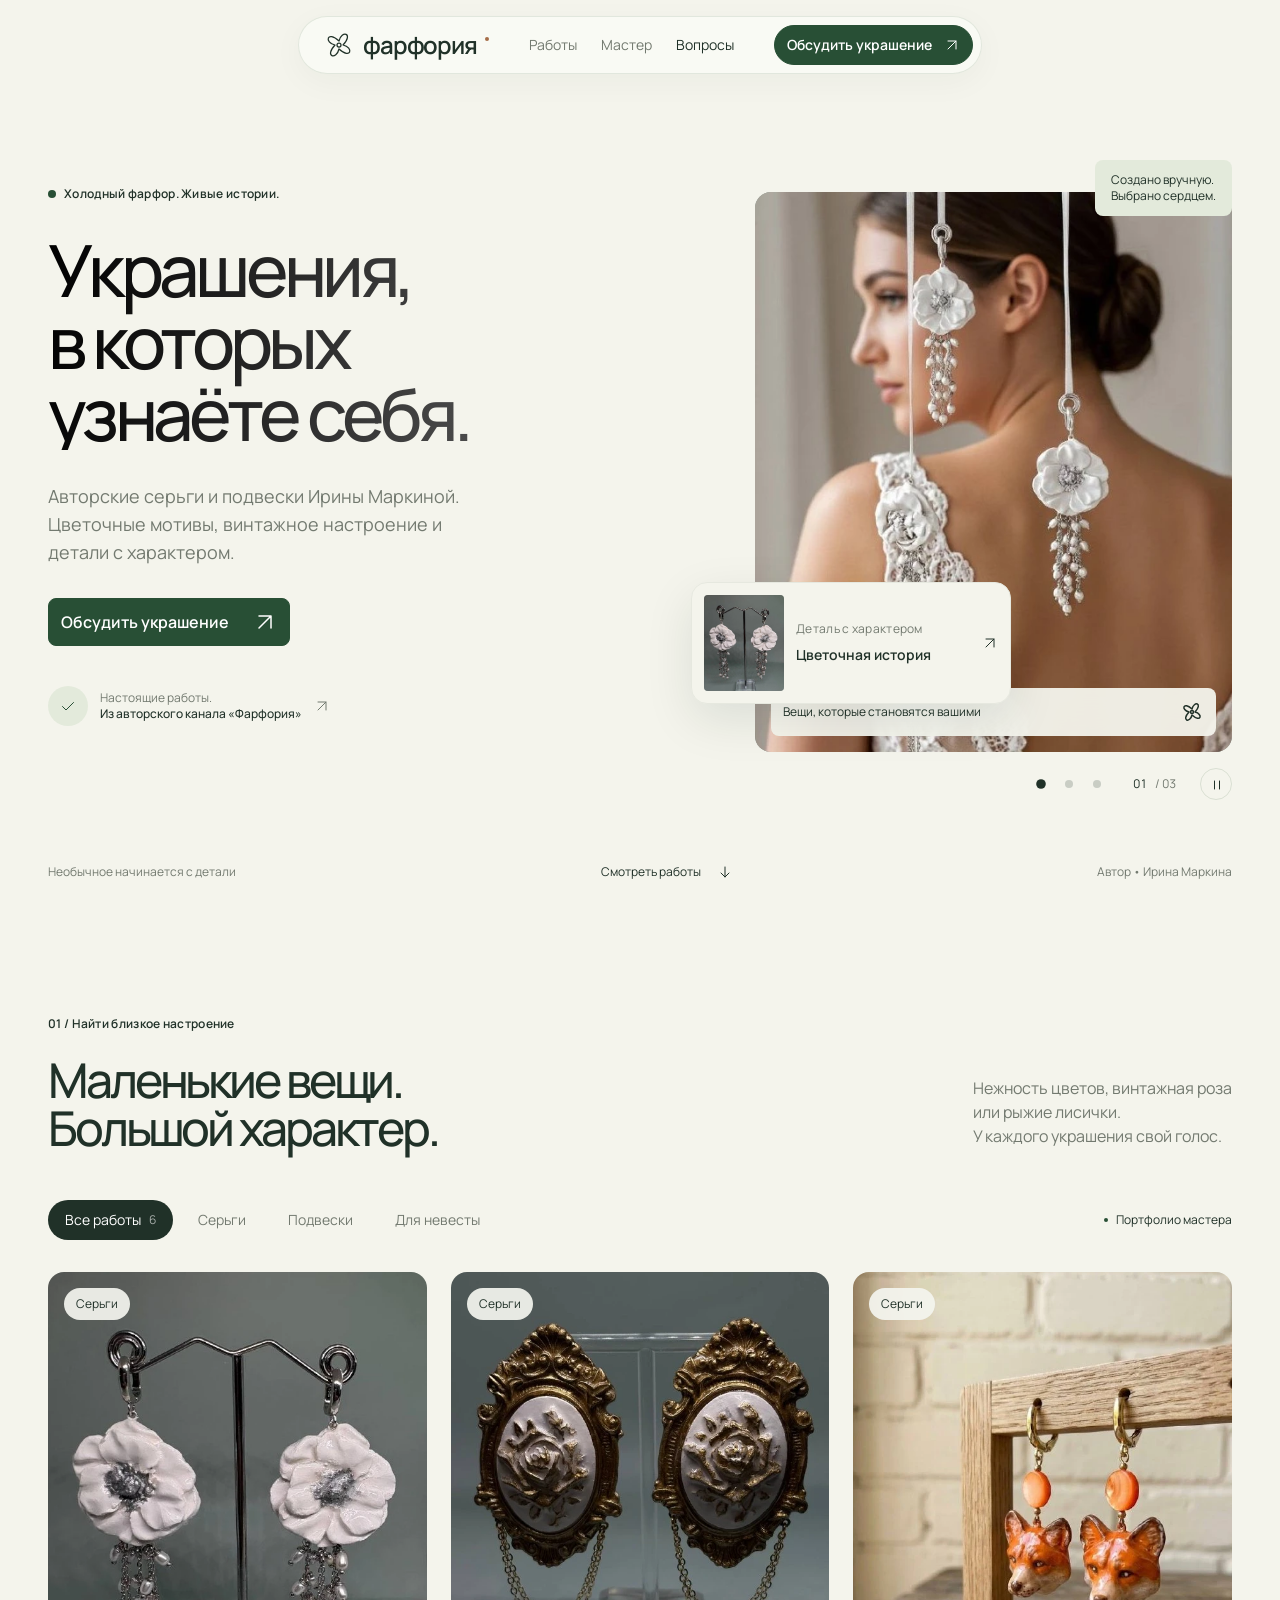
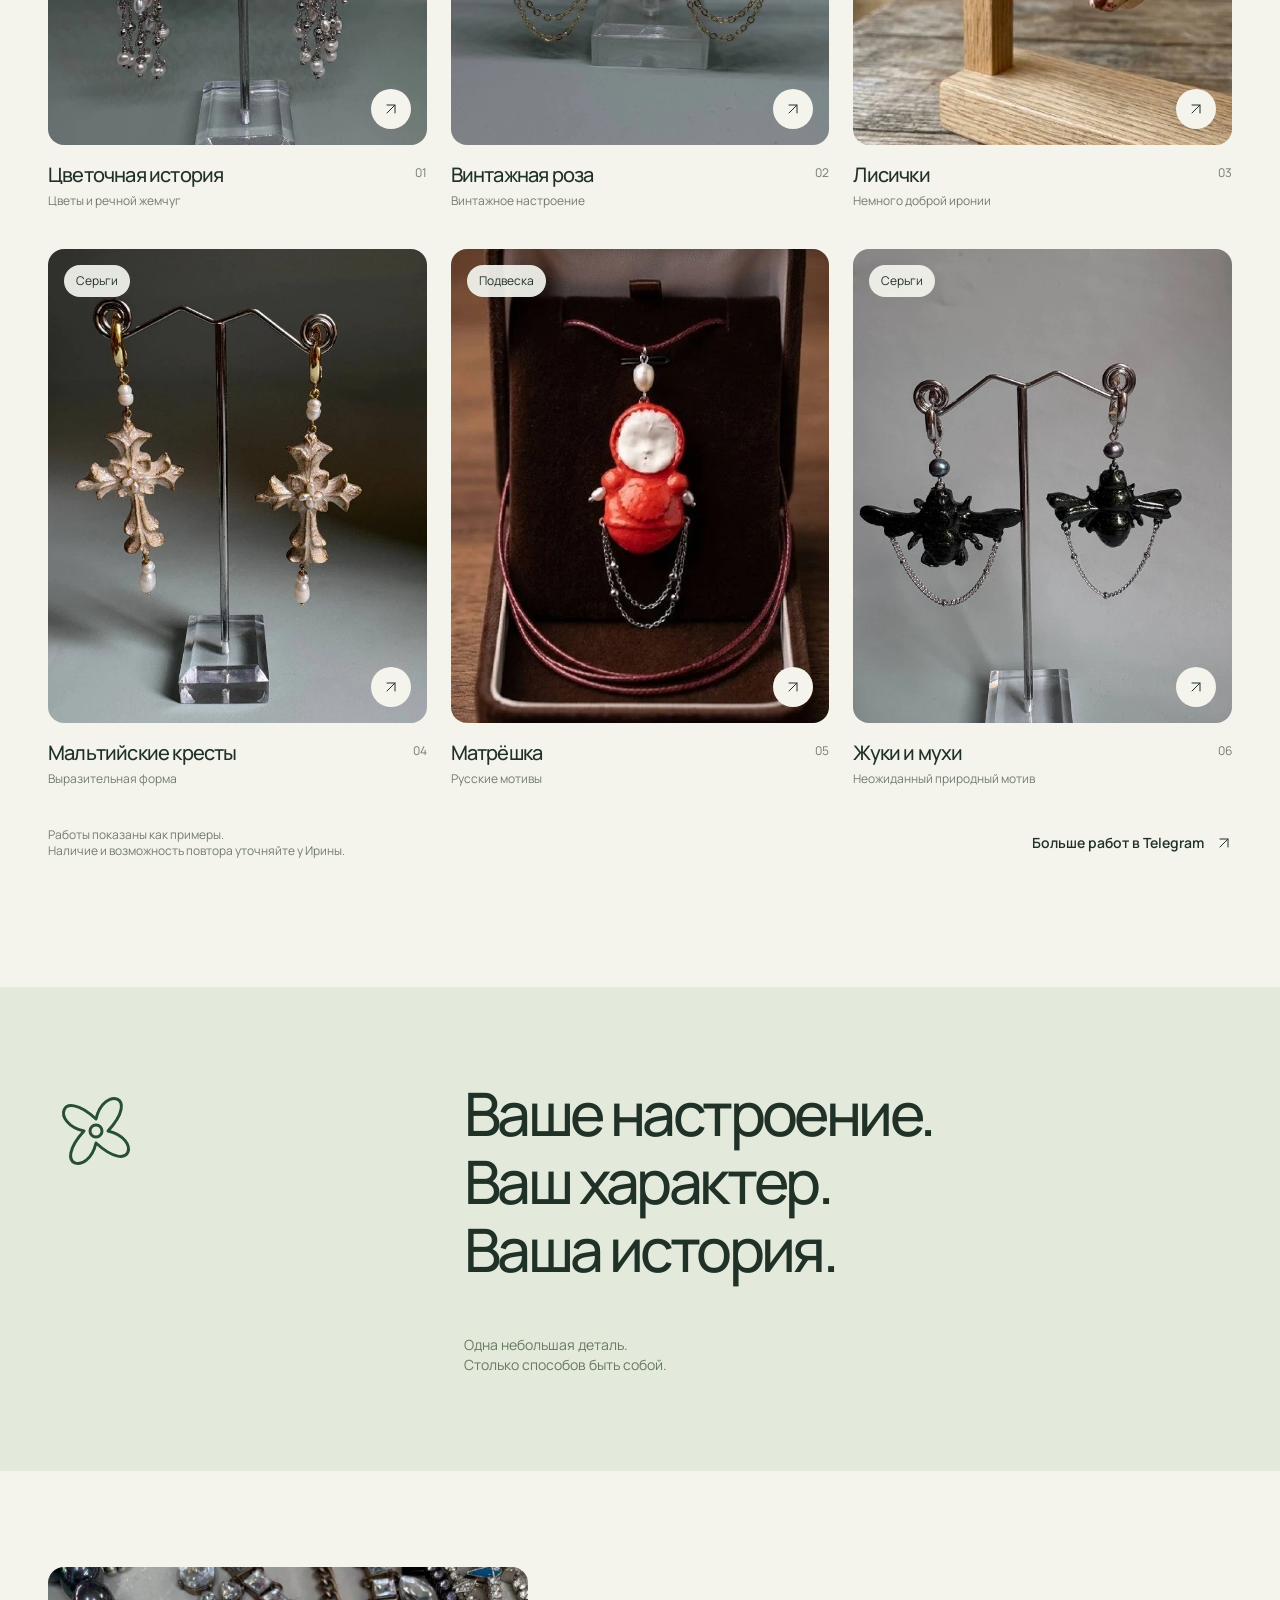
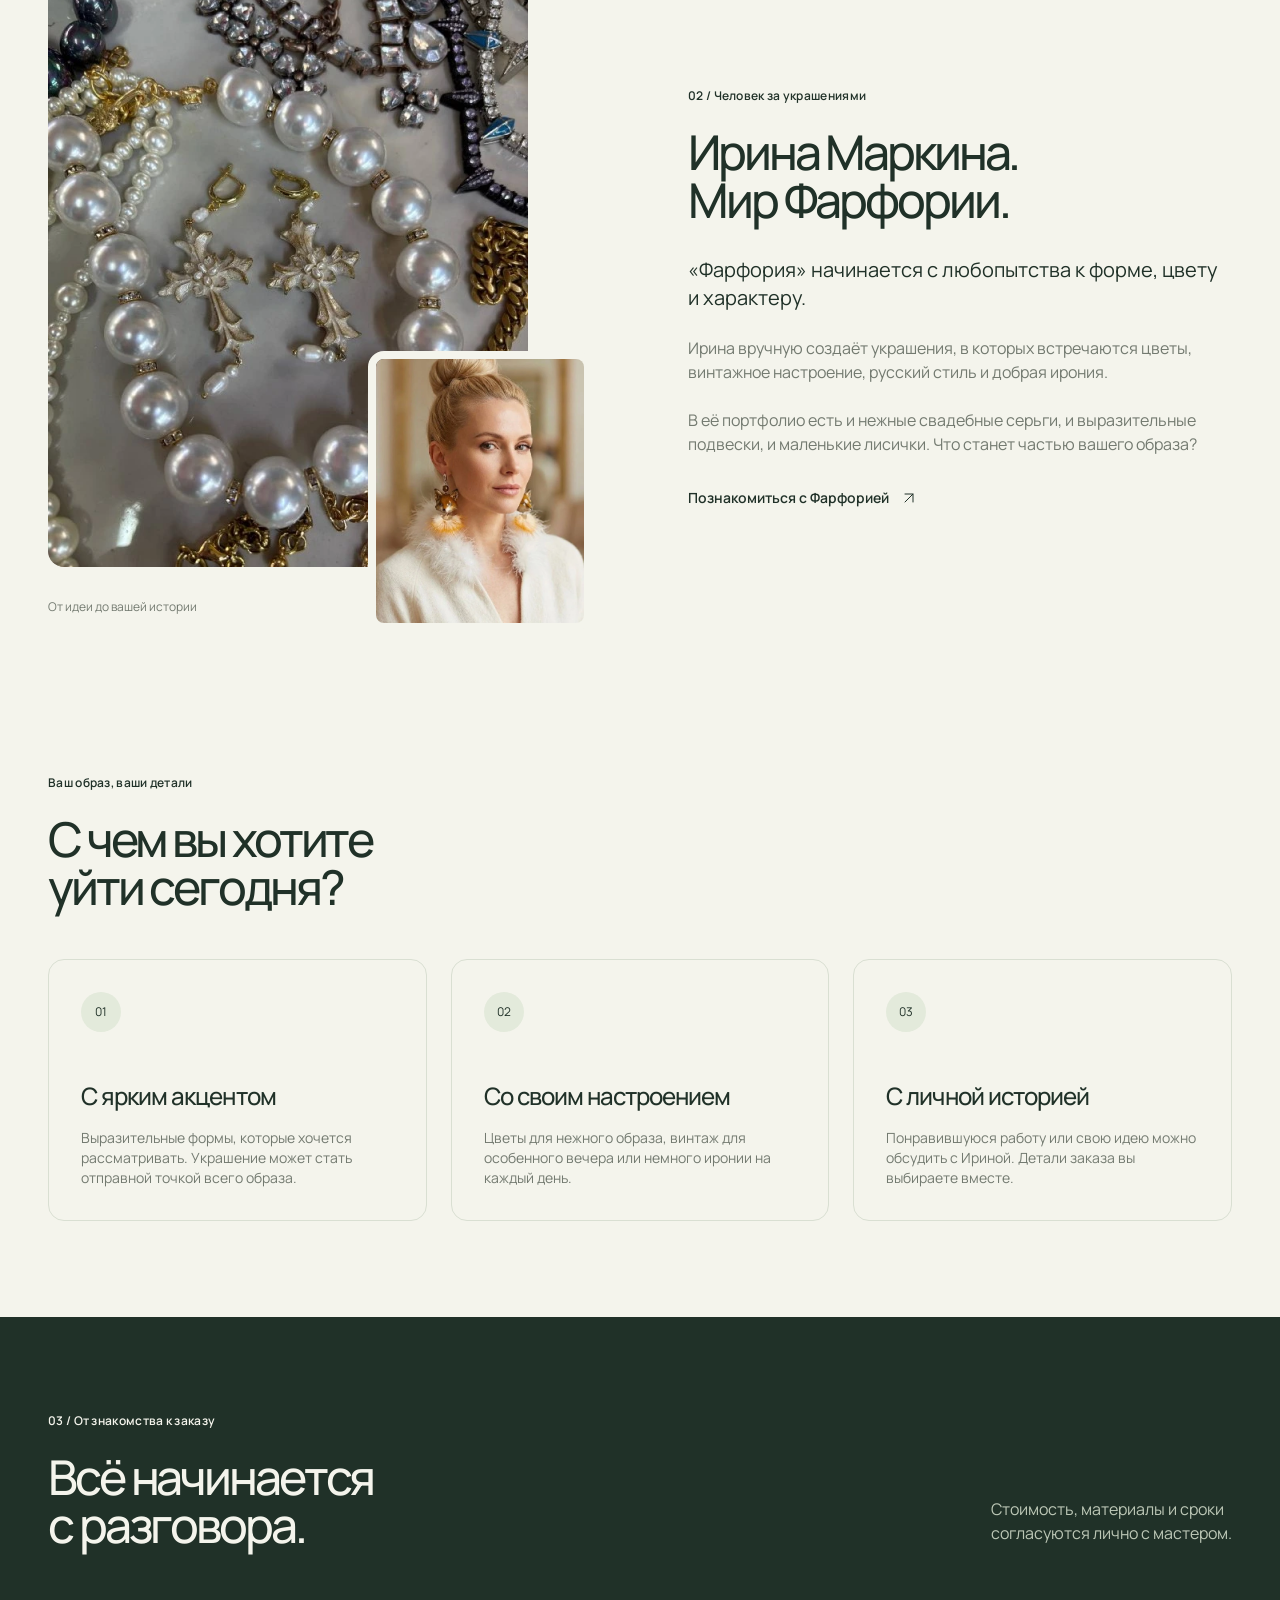
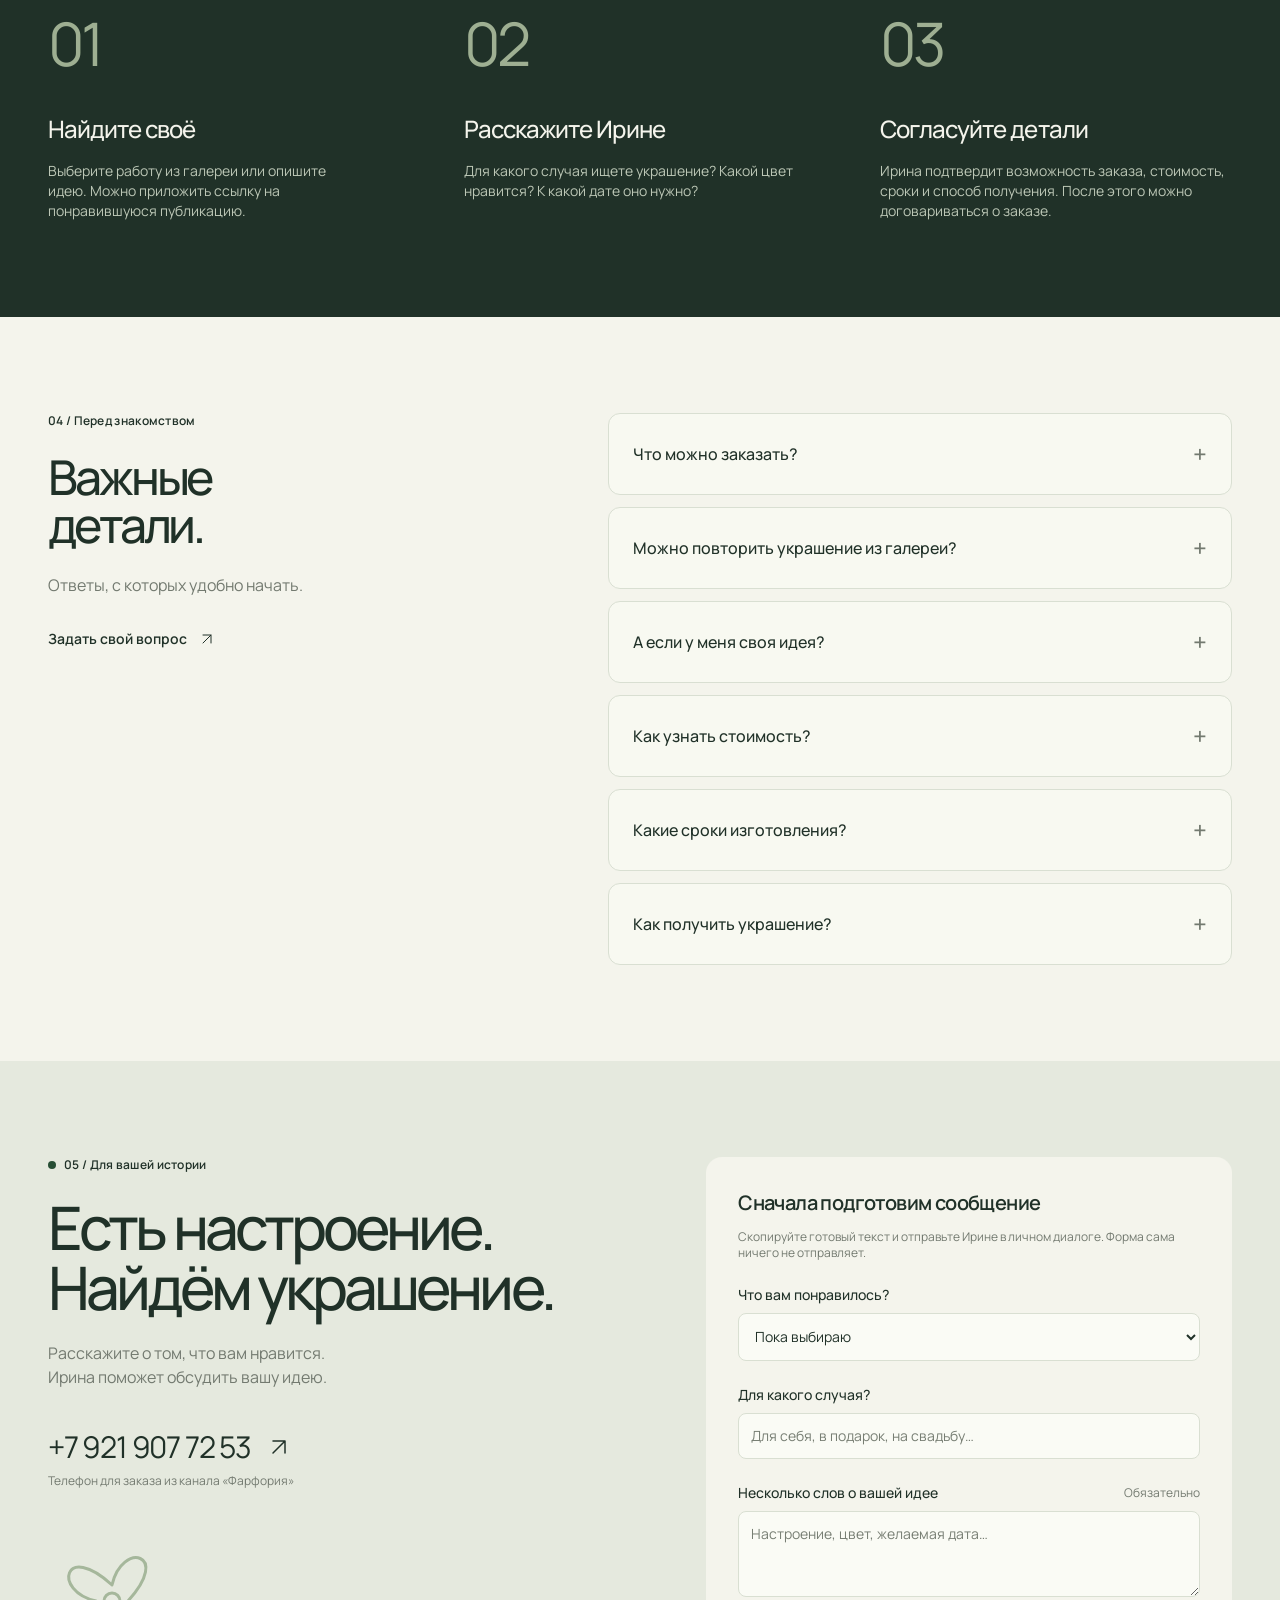
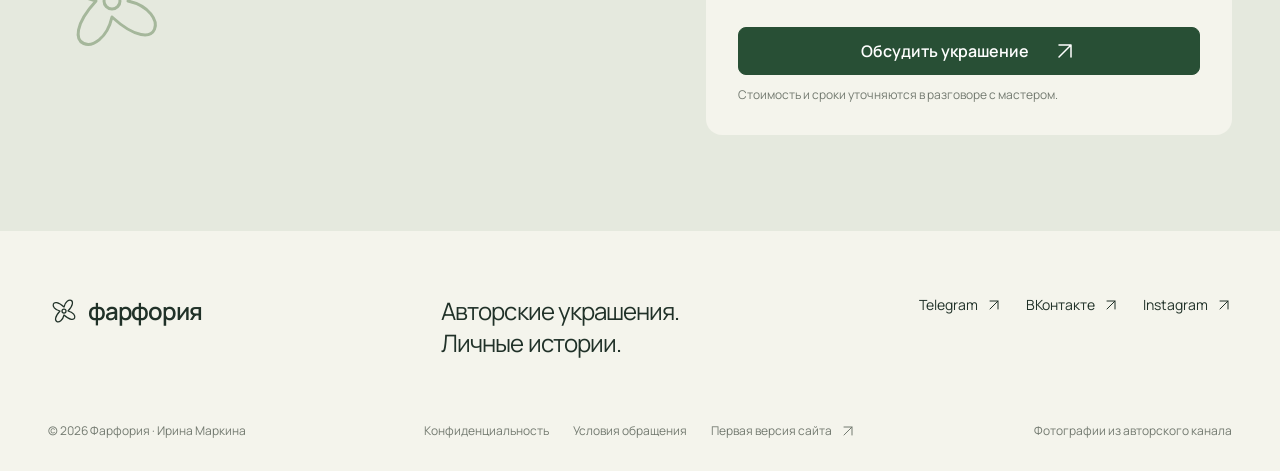
==== public/new/index.html @ 6495c543 "Add animated alternative Farforiya design at /new" ====
<!doctype html>
<html lang="ru">
<head>
  <meta charset="utf-8">
  <meta name="viewport" content="width=device-width, initial-scale=1">
  <meta name="robots" content="noindex, follow">
  <title>Фарфория · Украшения с вашим характером</title>
  <meta name="description" content="Серьги и подвески ручной работы Ирины Маркиной. Найдите близкое вам настроение и обсудите своё украшение с мастером.">
  <meta name="theme-color" content="#f4f4ec">
  <meta property="og:title" content="Фарфория · Украшения с вашим характером">
  <meta property="og:description" content="Холодный фарфор. Живые истории. Авторские украшения Ирины Маркиной.">
  <meta property="og:type" content="website">
  <meta property="og:url" content="https://markina.ladyzenko.ru/new/">
  <meta property="og:image" content="https://markina.ladyzenko.ru/assets/hero.webp">
  <link rel="canonical" href="https://markina.ladyzenko.ru/new/">
  <link rel="icon" type="image/svg+xml" href="favicon.svg">
  <link rel="preconnect" href="https://fonts.googleapis.com">
  <link rel="preconnect" href="https://fonts.gstatic.com" crossorigin>
  <link href="https://fonts.googleapis.com/css2?family=Manrope:wght@400;500;600;700&display=swap" rel="stylesheet">
  <link rel="stylesheet" href="style.css">
  <script src="app.js" type="module"></script>
</head>
<body>
  <svg class="icon-library" xmlns="http://www.w3.org/2000/svg" aria-hidden="true">
    <symbol id="i-arrow" viewBox="0 0 256 256"><path d="M64 192 192 64M64 64h128v128"/></symbol>
    <symbol id="i-down" viewBox="0 0 256 256"><path d="M128 48v160m-64-64 64 64 64-64"/></symbol>
    <symbol id="i-close" viewBox="0 0 256 256"><path d="m64 64 128 128M192 64 64 192"/></symbol>
    <symbol id="i-check" viewBox="0 0 256 256"><path d="m40 136 56 56L216 72"/></symbol>
    <symbol id="i-pause" viewBox="0 0 256 256"><path d="M88 64v128m80-128v128"/></symbol>
    <symbol id="i-play" viewBox="0 0 256 256"><path d="m80 48 128 80L80 208Z"/></symbol>
    <symbol id="i-flower" viewBox="0 0 256 256"><path d="M128 96C32 8 8 108 96 128 8 224 108 248 128 160c96 88 120-12 32-32 88-96-12-120-32-32Z"/><circle cx="128" cy="128" r="16"/></symbol>
  </svg>
  <a class="skip-link" href="#main">Перейти к содержанию</a>
  <header class="site-header">
    <nav class="nav-bar" aria-label="Основная навигация">
      <a class="wordmark" href="#main" aria-label="Фарфория, к началу страницы"><svg class="icon brand-icon"><use href="#i-flower"/></svg>фарфория<span class="version-dot" title="Новая версия"></span></a>
      <div class="desktop-links"><a href="#works" aria-current="location">Работы</a><a href="#maker">Мастер</a><a href="#questions">Вопросы</a></div>
      <a class="button button-small nav-cta" href="#contact">Обсудить украшение<svg class="icon"><use href="#i-arrow"/></svg></a>
      <button class="menu-toggle icon-button" type="button" aria-label="Открыть меню" aria-expanded="false" aria-controls="mobile-menu"><span></span><span></span></button>
    </nav>
  </header>
  <dialog class="mobile-menu" id="mobile-menu" aria-label="Меню сайта"><div class="menu-top"><span class="wordmark">фарфория</span><button class="icon-button" data-close aria-label="Закрыть меню"><svg class="icon"><use href="#i-close"/></svg></button></div><nav aria-label="Мобильная навигация"><a href="#works">Выбрать украшение<span>01</span></a><a href="#maker">Познакомиться с мастером<span>02</span></a><a href="#questions">Вопросы перед заказом<span>03</span></a><a href="#contact">Обсудить украшение<svg class="icon"><use href="#i-arrow"/></svg></a></nav><a href="/" class="muted-link">Открыть первую версию сайта</a></dialog>
  <main id="main">
    <section class="hero container" aria-labelledby="hero-title">
      <div class="hero-copy">
        <p class="eyebrow hero-enter" style="--delay:0ms"><span class="status-dot"></span>Холодный фарфор. Живые истории.</p>
        <h1 class="hero-enter" style="--delay:80ms" id="hero-title">Украшения,<br>в которых<br>узнаёте себя.</h1>
        <p class="hero-description hero-enter" style="--delay:160ms">Авторские серьги и подвески Ирины Маркиной. Цветочные мотивы, винтажное настроение и детали с характером.</p>
        <div class="hero-enter" style="--delay:240ms"><a href="#contact" class="button">Обсудить украшение<svg class="icon"><use href="#i-arrow"/></svg></a></div>
        <a class="proof-link hero-enter" style="--delay:320ms" href="https://t.me/farfforija" target="_blank" rel="noopener noreferrer"><span class="proof-mark"><svg class="icon"><use href="#i-check"/></svg></span><span>Настоящие работы.<br><strong>Из авторского канала «Фарфория»</strong></span><svg class="icon"><use href="#i-arrow"/></svg></a>
      </div>
      <div class="hero-stage" aria-label="Истории украшений Фарфории">
        <span class="stage-kicker hero-enter" style="--delay:160ms">Создано вручную.<br>Выбрано сердцем.</span>
        <div class="portrait-frame hero-enter" style="--delay:240ms">
          <img class="hero-photo is-current" data-slide-image="0" src="../assets/hero.webp" alt="Белые цветочные серьги в свадебном образе" fetchpriority="high" width="800" height="1100">
          <img class="hero-photo" data-slide-image="1" src="../assets/look3.webp" alt="Серьги лисички в повседневном образе" width="800" height="1100">
          <img class="hero-photo product-portrait" data-slide-image="2" src="../assets/rose.webp" alt="Серьги Винтажная роза крупным планом" width="800" height="1100">
          <div class="portrait-label"><span>Вещи, которые становятся вашими</span><svg class="icon"><use href="#i-flower"/></svg></div>
        </div>
        <a class="floating-work hero-enter" style="--delay:480ms" href="https://t.me/farfforija/555" target="_blank" rel="noopener noreferrer" aria-label="Публикация мастера: Цветочная история" id="hero-publication"><div class="floating-image"><img data-detail-image="0" class="is-current" src="../assets/bridal.webp" alt="Цветочные серьги с жемчугом" width="180" height="220"><img data-detail-image="1" src="../assets/fox.webp" alt="Серьги лисички" width="180" height="220"><img data-detail-image="2" src="../assets/rose.webp" alt="Серьги Винтажная роза" width="180" height="220"></div><div><span class="eyebrow">Деталь с характером</span><p id="hero-work-name">Цветочная история</p></div><svg class="icon"><use href="#i-arrow"/></svg></a>
        <div class="stage-controls hero-enter" style="--delay:560ms"><div class="slide-dots" role="group" aria-label="Выбрать историю"><button data-slide="0" class="is-current" aria-label="Цветочная история" aria-pressed="true"></button><button data-slide="1" aria-label="Лисички" aria-pressed="false"></button><button data-slide="2" aria-label="Винтажная роза" aria-pressed="false"></button></div><span class="slide-counter" aria-hidden="true"><span id="slide-current">01</span><span>/ 03</span></span><button id="pause-slides" class="icon-button" type="button" aria-label="Приостановить смену фото" aria-pressed="false"><svg class="icon"><use href="#i-pause"/></svg></button></div>
      </div>
    </section>
    <div class="hero-bottom container"><span>Необычное начинается с детали</span><a href="#works">Смотреть работы<svg class="icon"><use href="#i-down"/></svg></a><span>Автор • Ирина Маркина</span></div>

    <section class="works section container" id="works" aria-labelledby="works-title">
      <div class="section-heading" data-reveal><div><p class="eyebrow">01 / Найти близкое настроение</p><h2 id="works-title">Маленькие вещи.<br>Большой характер.</h2></div><p>Нежность цветов, винтажная роза<br>или рыжие лисички.<br>У каждого украшения свой голос.</p></div>
      <div class="collection-toolbar" data-reveal><div class="filters" role="group" aria-label="Фильтр работ"><button data-filter="all" class="is-current" aria-pressed="true">Все работы<span>6</span></button><button data-filter="earrings" aria-pressed="false">Серьги</button><button data-filter="pendants" aria-pressed="false">Подвески</button><button data-filter="wedding" aria-pressed="false">Для невесты</button></div><span class="portfolio-note"><span class="status-dot"></span>Портфолио мастера</span></div>
      <div class="works-grid" id="works-grid"></div>
      <noscript><p>Посмотреть все украшения можно в <a href="https://t.me/farfforija">авторском канале Ирины</a>. Для фильтров и просмотра карточек включите JavaScript.</p></noscript>
      <p class="empty-state" id="empty-state" hidden>В этой подборке пока нет работ. Выберите «Все работы».</p>
      <div class="collection-footer" data-reveal><p>Работы показаны как примеры.<br>Наличие и возможность повтора уточняйте у Ирины.</p><a class="text-link" href="https://t.me/farfforija" target="_blank" rel="noopener noreferrer">Больше работ в Telegram<svg class="icon"><use href="#i-arrow"/></svg></a></div>
    </section>

    <section class="tagline section" aria-label="Украшения как часть вашего образа"><div class="container tagline-inner"><svg class="icon tagline-flower" aria-hidden="true"><use href="#i-flower"/></svg><p class="tagline-text"><span class="tagline-line">Ваше настроение.</span><span class="tagline-line">Ваш характер.</span><span class="tagline-line">Ваша история.</span></p><p class="tagline-note">Одна небольшая деталь.<br>Столько способов быть собой.</p></div></section>

    <section class="maker section container" id="maker" aria-labelledby="maker-title"><div class="maker-visual" data-reveal><div class="media maker-main"><img src="../assets/details.webp" alt="Детали авторских украшений: жемчуг и декоративные элементы" loading="lazy" width="700" height="900"><span class="image-fallback" hidden>Фотография не загрузилась</span></div><div class="maker-detail" data-reveal><img src="../assets/look1.webp" alt="Украшения Фарфории как часть личного образа" loading="lazy" width="300" height="360"></div><span class="maker-sign">От идеи до вашей истории</span></div><div class="maker-copy" data-reveal><p class="eyebrow">02 / Человек за украшениями</p><h2 id="maker-title">Ирина Маркина.<br>Мир Фарфории.</h2><p class="lead">«Фарфория» начинается с любопытства к форме, цвету и характеру.</p><p>Ирина вручную создаёт украшения, в которых встречаются цветы, винтажное настроение, русский стиль и добрая ирония.</p><p>В её портфолио есть и нежные свадебные серьги, и выразительные подвески, и маленькие лисички. Что станет частью вашего образа?</p><a class="text-link" href="https://t.me/farfforija" target="_blank" rel="noopener noreferrer">Познакомиться с Фарфорией<svg class="icon"><use href="#i-arrow"/></svg></a></div></section>

    <section class="benefits section container" aria-labelledby="benefits-title"><div class="section-heading" data-reveal><div><p class="eyebrow">Ваш образ, ваши детали</p><h2 id="benefits-title">С чем вы хотите<br>уйти сегодня?</h2></div></div><div class="benefit-grid"><article data-reveal><span class="benefit-number">01</span><h3>С ярким акцентом</h3><p>Выразительные формы, которые хочется рассматривать. Украшение может стать отправной точкой всего образа.</p></article><article data-reveal><span class="benefit-number">02</span><h3>Со своим настроением</h3><p>Цветы для нежного образа, винтаж для особенного вечера или немного иронии на каждый день.</p></article><article data-reveal><span class="benefit-number">03</span><h3>С личной историей</h3><p>Понравившуюся работу или свою идею можно обсудить с Ириной. Детали заказа вы выбираете вместе.</p></article></div></section>

    <section class="how section" id="how" aria-labelledby="how-title"><div class="container"><div class="section-heading" data-reveal><div><p class="eyebrow">03 / От знакомства к заказу</p><h2 id="how-title">Всё начинается<br>с разговора.</h2></div><p>Стоимость, материалы и сроки<br>согласуются лично с мастером.</p></div><ol class="steps"><li data-reveal><span class="step-number">01</span><h3>Найдите своё</h3><p>Выберите работу из галереи или опишите идею. Можно приложить ссылку на понравившуюся публикацию.</p></li><li data-reveal><span class="step-number">02</span><h3>Расскажите Ирине</h3><p>Для какого случая ищете украшение? Какой цвет нравится? К какой дате оно нужно?</p></li><li data-reveal><span class="step-number">03</span><h3>Согласуйте детали</h3><p>Ирина подтвердит возможность заказа, стоимость, сроки и способ получения. После этого можно договариваться о заказе.</p></li></ol></div></section>

    <section class="questions section container" id="questions" aria-labelledby="questions-title"><div class="question-intro" data-reveal><p class="eyebrow">04 / Перед знакомством</p><h2 id="questions-title">Важные<br>детали.</h2><p>Ответы, с которых удобно начать.</p><a href="#contact" class="text-link">Задать свой вопрос<svg class="icon"><use href="#i-arrow"/></svg></a></div><div class="question-list" data-reveal>
      <details><summary>Что можно заказать?<span aria-hidden="true">+</span></summary><p>В портфолио Фарфории представлены авторские серьги, подвески и цветочные украшения. Наличие конкретной работы уточняйте у Ирины.</p></details>
      <details><summary>Можно повторить украшение из галереи?<span aria-hidden="true">+</span></summary><p>Отправьте мастеру ссылку или фотографию понравившейся работы. Ирина уточнит возможность повтора и доступные материалы.</p></details>
      <details><summary>А если у меня своя идея?<span aria-hidden="true">+</span></summary><p>Опишите настроение, желаемые цвета и повод. Возможность изготовления и все детали вы обсудите лично с Ириной.</p></details>
      <details><summary>Как узнать стоимость?<span aria-hidden="true">+</span></summary><p>Актуальную стоимость Ирина назовёт после обсуждения конкретного украшения. Галерея на сайте показывает примеры работ, а не текущие предложения с ценами.</p></details>
      <details><summary>Какие сроки изготовления?<span aria-hidden="true">+</span></summary><p>Укажите желаемую дату при обращении. Мастер подтвердит возможные сроки до того, как вы договоритесь о заказе.</p></details>
      <details><summary>Как получить украшение?<span aria-hidden="true">+</span></summary><p>Сообщите свой город. Способ получения, условия доставки и оплату согласуйте с мастером до подтверждения заказа.</p></details>
    </div></section>

    <section class="contact section" id="contact" aria-labelledby="contact-title"><div class="container contact-grid"><div class="contact-copy" data-reveal><p class="eyebrow"><span class="status-dot"></span>05 / Для вашей истории</p><h2 id="contact-title">Есть настроение.<br>Найдём украшение.</h2><p>Расскажите о том, что вам нравится.<br>Ирина поможет обсудить вашу идею.</p><a class="contact-phone" href="tel:+79219077253">+7 921 907 72 53<svg class="icon"><use href="#i-arrow"/></svg></a><span class="contact-phone-note">Телефон для заказа из канала «Фарфория»</span><svg class="icon contact-flower" aria-hidden="true"><use href="#i-flower"/></svg></div><form class="contact-form" id="contact-form" data-reveal novalidate><p class="form-heading">Сначала подготовим сообщение</p><p class="form-explanation">Скопируйте готовый текст и отправьте Ирине в личном диалоге. Форма сама ничего не отправляет.</p><label for="selected-work">Что вам понравилось?</label><select id="selected-work" name="work"><option>Пока выбираю</option><option>Цветочная история</option><option>Винтажная роза</option><option>Лисички</option><option>Мальтийские кресты</option><option>Матрёшка</option><option>Жуки и мухи</option><option>Своя идея</option></select><label for="occasion">Для какого случая?</label><input id="occasion" name="occasion" maxlength="200" placeholder="Для себя, в подарок, на свадьбу…"><label for="wishes">Несколько слов о вашей идее <span>Обязательно</span></label><textarea id="wishes" name="wishes" rows="3" maxlength="1500" placeholder="Настроение, цвет, желаемая дата…" required aria-describedby="wishes-error"></textarea><p id="wishes-error" class="field-error" hidden></p><button class="button" type="submit">Обсудить украшение<svg class="icon"><use href="#i-arrow"/></svg></button><p class="form-footnote">Стоимость и сроки уточняются в разговоре с мастером.</p><div class="message-result" id="message-result" hidden><label for="message-text">Ваше сообщение</label><textarea id="message-text" rows="7" readonly></textarea><div class="message-actions"><button type="button" id="copy-message" class="button button-outline">Скопировать текст</button><a class="text-link" href="https://vk.com/im?sel=121339308" target="_blank" rel="noopener noreferrer">Открыть диалог VK<svg class="icon"><use href="#i-arrow"/></svg></a></div><p role="status" id="copy-status"></p></div></form></div></section>
  </main>
  <footer class="footer container"><div class="footer-main"><a href="#main" class="wordmark"><svg class="icon brand-icon"><use href="#i-flower"/></svg>фарфория</a><p>Авторские украшения.<br>Личные истории.</p><div class="footer-socials"><a href="https://t.me/farfforija" target="_blank" rel="noopener noreferrer">Telegram<svg class="icon"><use href="#i-arrow"/></svg></a><a href="https://vk.ru/id121339308" target="_blank" rel="noopener noreferrer">ВКонтакте<svg class="icon"><use href="#i-arrow"/></svg></a><a href="https://www.instagram.com/iramarkina8/" target="_blank" rel="noopener noreferrer">Instagram<svg class="icon"><use href="#i-arrow"/></svg></a></div></div><div class="footer-bottom"><span>© 2026 Фарфория · Ирина Маркина</span><div><button data-info="privacy">Конфиденциальность</button><button data-info="terms">Условия обращения</button><a href="/">Первая версия сайта<svg class="icon"><use href="#i-arrow"/></svg></a></div><span>Фотографии из авторского канала</span></div></footer>

  <dialog class="work-dialog" id="work-dialog" aria-labelledby="work-title"><button type="button" class="icon-button dialog-close" data-close aria-label="Закрыть карточку"><svg class="icon"><use href="#i-close"/></svg></button><div class="dialog-image"><img id="work-image" src="../assets/bridal.webp" alt=""></div><div class="dialog-copy"><p class="eyebrow" id="work-type"></p><h2 id="work-title"></h2><p id="work-description"></p><p class="dialog-note">Пример из портфолио. Наличие и возможность повтора уточняйте у мастера.</p><div class="dialog-actions"><button type="button" class="button" id="choose-work">Обсудить украшение<svg class="icon"><use href="#i-arrow"/></svg></button><a class="text-link" id="work-source" href="https://t.me/farfforija" target="_blank" rel="noopener noreferrer">Публикация мастера<svg class="icon"><use href="#i-arrow"/></svg></a></div></div></dialog>
  <dialog class="info-dialog" id="info-dialog" aria-labelledby="info-title"><button class="icon-button dialog-close" data-close aria-label="Закрыть информацию"><svg class="icon"><use href="#i-close"/></svg></button><h2 id="info-title"></h2><div id="info-content"></div><button class="button button-outline" data-close>Вернуться на страницу</button></dialog>
</body>
</html>
---- public/new/style.css ----
:root {
  --paper: #f4f4ec; --surface: #ffffff; --ink: #203128; --muted: #737a70;
  --green: #284f35; --leaf: #e3eadb; --line: #d9dfd2; --clay: #a66d48;
  --s0: 0; --s2: 2px; --s4: 4px; --s8: 8px; --s12: 12px; --s16: 16px;
  --s24: 24px; --s32: 32px; --s40: 40px; --s48: 48px; --s64: 64px;
  --s80: 80px; --s96: 96px; --gutter: 48px;
  --curve: cubic-bezier(.22, 1, .36, 1);
  --font: 'Manrope', system-ui, sans-serif;
}
* { box-sizing: border-box; }
html { scroll-behavior: smooth; scroll-padding-top: 96px; }
body { margin: 0; background: var(--paper); color: var(--ink); font: 400 16px/24px var(--font); }
[hidden] { display: none !important; }
body:has(dialog[open]) { overflow: hidden; }
button, input, textarea, select { font: inherit; color: inherit; }
button, a { -webkit-tap-highlight-color: transparent; touch-action: manipulation; }
button { cursor: pointer; }
button:disabled { cursor: default; opacity: .5; }
a { text-decoration: none; color: inherit; }
button { border: 0; }
h1, h2, h3, p, figure { margin: 0; }
h1, h2, h3 { text-wrap: balance; font-weight: 500; }
p { text-wrap: pretty; }
h1, h2 { letter-spacing: -.065em; }
h2 { font-size: 48px; line-height: 1; }
h3 { font-size: 24px; line-height: 32px; letter-spacing: -.04em; }
img { display: block; width: 100%; height: 100%; object-fit: cover; }
button:focus-visible, a:focus-visible, summary:focus-visible, input:focus-visible, textarea:focus-visible, select:focus-visible { outline: 2px solid var(--clay); outline-offset: 4px; }
button, a { transition: transform 500ms var(--curve), opacity 300ms var(--curve), background-color 300ms var(--curve), color 300ms var(--curve); }
button:active, a:active { transform: translateY(1px) scale(.98); }
.icon-library { position: absolute; width: 0; height: 0; overflow: hidden; }
.icon { width: 24px; height: 24px; flex: 0 0 auto; fill: none; stroke: currentColor; stroke-width: 16; stroke-linecap: round; stroke-linejoin: round; }
.container { width: calc(100% - var(--gutter) * 2); max-width: 1440px; margin-inline: auto; }
.section { padding-block: var(--s96); }
.eyebrow { display: flex; gap: var(--s8); align-items: center; font-size: 12px; line-height: 16px; font-weight: 600; letter-spacing: .025em; }
.status-dot { width: 8px; height: 8px; display: inline-block; border-radius: 50%; background: var(--green); flex: 0 0 auto; }
.skip-link { position: fixed; top: 16px; left: 16px; padding: var(--s12) var(--s16); background: var(--ink); color: white; transform: translateY(-160%); z-index: 100; border-radius: 8px; }
.skip-link:focus { transform: none; }
.button { display: inline-flex; justify-content: center; align-items: center; gap: var(--s24); padding: var(--s8) var(--s12); min-height: 48px; background: var(--green); color: white; border: 1px solid var(--green); border-radius: 8px; font-size: 16px; line-height: 24px; font-weight: 600; }
.button:hover { background: #1c3b26; transform: translateY(-2px); }
.button:active { transform: scale(.98); }
.button-small { min-height: 40px; font-size: 14px; line-height: 20px; gap: var(--s12); }
.button-small .icon { width: 16px; height: 16px; }
.button-outline { background: transparent; border-color: var(--line); color: var(--ink); }
.button-outline:hover { color: var(--ink); background: var(--leaf); }
.text-link { display: inline-flex; align-items: center; gap: var(--s12); font-size: 14px; line-height: 20px; font-weight: 600; }
.text-link .icon { width: 16px; height: 16px; transition: transform 500ms var(--curve); }
.text-link:hover .icon { transform: translate(2px, -2px); }
.text-link:hover, .muted-link:hover { color: var(--clay); }
.icon-button { width: 40px; height: 40px; padding: var(--s8); display: inline-grid; place-items: center; border-radius: 50%; color: var(--ink); background: transparent; }
.icon-button:hover { background: var(--leaf); }
.site-header { position: fixed; top: 16px; left: 0; right: 0; z-index: 20; padding-inline: var(--s16); pointer-events: none; }
.nav-bar { width: fit-content; max-width: 100%; margin: auto; padding: var(--s8); padding-left: var(--s24); display: flex; align-items: center; gap: var(--s40); background: #fafbf5e8; border: 1px solid #d8ded3b3; border-radius: 9999px; backdrop-filter: blur(24px); pointer-events: auto; box-shadow: 0 8px 32px #1c34220a; }
.wordmark { display: inline-flex; align-items: center; gap: var(--s8); font-size: 24px; line-height: 32px; letter-spacing: -.05em; font-weight: 600; white-space: nowrap; }
.brand-icon { width: 32px; height: 32px; stroke-width: 10; }
.version-dot { width: 4px; height: 4px; border-radius: 50%; background: var(--clay); align-self: flex-start; margin-top: var(--s8); }
.desktop-links { display: flex; align-items: center; gap: var(--s24); }
.desktop-links a { font-size: 14px; line-height: 20px; color: var(--muted); }
.desktop-links a:hover, .desktop-links [aria-current] { color: var(--ink); }
.nav-bar .button { border-radius: 9999px; }
.menu-toggle { display: none; position: relative; }
.menu-toggle span { position: absolute; left: 8px; right: 8px; height: 2px; background: currentColor; transition: transform 500ms var(--curve); }
.menu-toggle span:first-child { transform: translateY(-4px); }
.menu-toggle span:last-child { transform: translateY(4px); }
.menu-toggle[aria-expanded=true] span:first-child { transform: rotate(45deg); }
.menu-toggle[aria-expanded=true] span:last-child { transform: rotate(-45deg); }
.hero { padding-top: var(--s96); margin-top: var(--s64); padding-bottom: var(--s64); display: grid; grid-template-columns: 1.1fr 1fr; gap: var(--s48); align-items: center; }
.hero-copy { padding-bottom: var(--s48); }
.hero h1 { max-width: 680px; font-size: 72px; line-height: 1; margin-block: var(--s32); background: linear-gradient(100deg, #000000, #666666); background-clip: text; -webkit-background-clip: text; color: transparent; }
.hero-description { max-width: 440px; font-size: 18px; line-height: 28px; color: var(--muted); margin-bottom: var(--s32); }
.proof-link { display: flex; align-items: center; gap: var(--s12); width: fit-content; margin-top: var(--s40); font-size: 12px; line-height: 16px; color: var(--muted); }
.proof-link strong { color: var(--ink); font-weight: 500; }
.proof-link>.icon { width: 16px; height: 16px; }
.proof-mark { width: 40px; height: 40px; background: var(--leaf); border-radius: 50%; display: grid; place-items: center; color: var(--green); }
.proof-mark .icon { width: 16px; height: 16px; }
.hero-stage { position: relative; min-height: 640px; padding-left: var(--s64); padding-top: var(--s32); }
.stage-kicker { position: absolute; top: 0; right: 0; z-index: 3; padding: var(--s12) var(--s16); background: var(--leaf); border-radius: 8px; font-size: 12px; line-height: 16px; transform: rotate(5deg); }
.portrait-frame { height: 560px; position: relative; isolation: isolate; overflow: hidden; border-radius: 16px; background: #8b9992; }
.hero-photo { position: absolute; inset: 0; object-position: 48% 30%; opacity: 0; transition: opacity 1050ms var(--curve); }
.hero-photo.is-current { opacity: 1; z-index: 1; }
.hero-photo.product-portrait { object-position: center; }
.portrait-label { position: absolute; z-index: 2; bottom: 16px; left: 16px; right: 16px; display: flex; align-items: center; justify-content: space-between; gap: var(--s16); font-size: 12px; line-height: 16px; padding: var(--s12); color: var(--ink); background: #f7f8f0ed; border-radius: 8px; backdrop-filter: blur(16px); }
.floating-work { position: absolute; left: 0; bottom: 96px; z-index: 5; width: 320px; display: grid; grid-template-columns: 80px 1fr 16px; align-items: center; gap: var(--s12); padding: var(--s12); border: 1px solid #e6e8df; background: var(--paper); border-radius: 16px; box-shadow: 0 16px 48px #0d241e1a; }
.floating-work:hover { transform: translateY(-4px); }
.floating-image { position: relative; height: 96px; border-radius: 4px; background: #acb5ae; overflow: hidden; }
.floating-image img { position: absolute; inset: 0; opacity: 0; transition: opacity 1050ms var(--curve); }
.floating-image img.is-current { opacity: 1; }
.floating-work .eyebrow { color: var(--muted); font-weight: 400; }
.floating-work p { margin-top: var(--s8); font-size: 14px; line-height: 20px; font-weight: 600; }
.floating-work>.icon { width: 16px; height: 16px; }
.stage-controls { display: flex; align-items: center; justify-content: flex-end; gap: var(--s24); padding-top: var(--s16); }
.slide-dots { display: flex; gap: var(--s4); }
.slide-dots button { position: relative; width: 24px; height: 32px; padding: 0; background: none; border-radius: 8px; }
.slide-dots button::before { content: ''; position: absolute; width: 8px; height: 8px; top: 12px; left: 8px; border-radius: 50%; background: var(--ink); opacity: .2; transition: opacity 300ms var(--curve), transform 500ms var(--curve); }
.slide-dots button.is-current::before { opacity: 1; transform: scale(1.2); }
.slide-counter { display: inline-flex; gap: var(--s8); font-size: 12px; line-height: 16px; font-variant-numeric: tabular-nums; }
.slide-counter span:last-child { color: var(--muted); }
.stage-controls .icon-button { width: 32px; height: 32px; border: 1px solid var(--line); }
.stage-controls .icon { width: 16px; height: 16px; }
.hero-bottom { display: flex; align-items: center; justify-content: space-between; gap: var(--s24); font-size: 12px; line-height: 16px; color: var(--muted); padding-bottom: var(--s40); }
.hero-bottom a { display: inline-flex; gap: var(--s16); align-items: center; color: var(--ink); }
.hero-bottom .icon { width: 16px; height: 16px; }
.section-heading { display: flex; align-items: end; justify-content: space-between; gap: var(--s48); margin-bottom: var(--s48); }
.section-heading h2 { margin-top: var(--s24); }
.section-heading>p { color: var(--muted); font-size: 16px; line-height: 24px; padding-bottom: var(--s4); }
.collection-toolbar { display: flex; align-items: center; justify-content: space-between; gap: var(--s24); margin-bottom: var(--s32); }
.filters { display: flex; flex-wrap: wrap; gap: var(--s8); }
.filters button { display: inline-flex; align-items: center; gap: var(--s8); font-size: 14px; line-height: 20px; padding: var(--s8) var(--s16); min-height: 40px; color: var(--muted); border: 1px solid transparent; background: transparent; border-radius: 9999px; }
.filters button:hover { background: var(--leaf); color: var(--ink); }
.filters button.is-current { background: var(--ink); color: white; }
.filters button span { font-size: 12px; line-height: 16px; opacity: .6; }
.portfolio-note { display: inline-flex; gap: var(--s8); align-items: center; font-size: 12px; line-height: 16px; white-space: nowrap; }
.portfolio-note .status-dot { width: 4px; height: 4px; }
.works-grid { display: grid; grid-template-columns: repeat(3, minmax(0,1fr)); gap: var(--s40) var(--s24); }
.work-card { min-width: 0; }
.work-photo { display: block; position: relative; padding: 0; width: 100%; border-radius: 16px; background: #e5e8df; overflow: hidden; aspect-ratio: 4/5; text-align: left; }
.work-photo img { transition: transform 800ms var(--curve), opacity 600ms var(--curve); }
.work-photo:hover img { transform: scale(1.035); }
.work-photo:active { transform: scale(.985); }
.work-category { position: absolute; top: 16px; left: 16px; font-size: 12px; line-height: 16px; background: #f5f6efeb; padding: var(--s8) var(--s12); border-radius: 9999px; }
.work-open { position: absolute; bottom: 16px; right: 16px; display: grid; place-items: center; width: 40px; height: 40px; border-radius: 50%; background: var(--paper); transition: transform 500ms var(--curve), background-color 300ms var(--curve); }
.work-photo:hover .work-open { transform: rotate(45deg); background: var(--leaf); }
.work-open .icon { width: 16px; height: 16px; }
.work-info { display: flex; align-items: flex-start; justify-content: space-between; gap: var(--s16); padding-top: var(--s16); }
.work-info h3 { font-size: 20px; line-height: 28px; font-weight: 500; }
.work-info p { color: var(--muted); margin-top: var(--s4); font-size: 12px; line-height: 16px; }
.work-info>span { font-size: 12px; line-height: 16px; color: var(--muted); padding-top: var(--s4); }
.collection-footer { display: flex; justify-content: space-between; align-items: center; gap: var(--s24); margin-top: var(--s40); }
.collection-footer p { font-size: 12px; line-height: 16px; color: var(--muted); }
.empty-state { padding: var(--s32); border-radius: 16px; background: var(--leaf); }
.image-fallback { position: absolute; inset: 0; padding: var(--s24); display: grid; place-items: center; font-size: 14px; line-height: 20px; color: var(--ink); }
.media { position: relative; background: #b7bcb0; overflow: hidden; }
.media img { opacity: 0; transition: opacity 600ms var(--curve); }
.media.is-loaded img { opacity: 1; }
.tagline { background: var(--leaf); margin-top: var(--s32); }
.tagline-inner { display: grid; grid-template-columns: 1fr 2fr; gap: var(--s32); align-items: start; }
.tagline-flower { width: 96px; height: 96px; stroke-width: 8; color: var(--green); }
.tagline-text { max-width: 680px; font-size: 60px; line-height: 1; letter-spacing: -.06em; font-weight: 500; }
.tagline-line { display: block; margin-bottom: var(--s8); }
.tagline-word { opacity: .3; transition: opacity 500ms var(--curve); }
.tagline-word.is-lit { opacity: 1; }
.tagline-note { grid-column: 2; font-size: 14px; line-height: 20px; color: #687961; margin-top: var(--s16); }
.maker { display: grid; grid-template-columns: 1fr 1fr; gap: var(--s96); align-items: center; padding-top: var(--s96); }
.maker-visual { position: relative; padding-right: var(--s64); padding-bottom: var(--s64); }
.maker-main { height: 600px; border-radius: 16px; }
.maker-main img { object-position: center; }
.maker-detail { position: absolute; right: 0; bottom: 0; width: 224px; height: 280px; border: 8px solid var(--paper); border-radius: 16px; overflow: hidden; }
.maker-sign { position: absolute; left: 0; bottom: 16px; max-width: 50%; font-size: 12px; line-height: 16px; color: var(--muted); }
.maker-copy h2 { margin-top: var(--s24); }
.maker-copy .lead { margin-top: var(--s32); font-size: 20px; line-height: 28px; color: var(--ink); }
.maker-copy>p:not(.eyebrow):not(.lead) { margin-top: var(--s24); color: var(--muted); }
.maker-copy .text-link { margin-top: var(--s32); }
.benefits { padding-top: var(--s48); }
.benefit-grid { display: grid; grid-template-columns: repeat(3,minmax(0,1fr)); gap: var(--s24); }
.benefit-grid article { padding: var(--s32); border: 1px solid var(--line); border-radius: 16px; }
.benefit-number { display: inline-grid; place-items: center; background: var(--leaf); border-radius: 50%; width: 40px; height: 40px; font-size: 12px; line-height: 16px; margin-bottom: var(--s48); }
.benefit-grid h3 { font-size: 24px; line-height: 32px; }
.benefit-grid p { font-size: 14px; line-height: 20px; color: var(--muted); margin-top: var(--s16); }
.how { background: var(--ink); color: var(--paper); }
.how .section-heading>p { color: #bcc7b6; }
.steps { list-style: none; padding: 0; margin: var(--s64) 0 0; display: grid; grid-template-columns: repeat(3,minmax(0,1fr)); gap: var(--s64); }
.step-number { display: block; font-size: 60px; line-height: 1; letter-spacing: -.06em; color: #9eaf92; margin-bottom: var(--s40); }
.steps h3 { font-size: 24px; line-height: 32px; }
.steps p { margin-top: var(--s16); color: #bcc7b6; font-size: 14px; line-height: 20px; }
.questions { display: grid; grid-template-columns: 1fr 1.3fr; gap: var(--s80); }
.question-intro h2 { margin-top: var(--s24); }
.question-intro>p:not(.eyebrow) { margin-top: var(--s24); color: var(--muted); }
.question-intro .text-link { margin-top: var(--s32); }
.question-list { display: grid; gap: var(--s12); align-content: start; }
details { border: 1px solid var(--line); border-radius: 12px; background: #f8f9f1; }
summary { list-style: none; cursor: pointer; display: flex; align-items: center; justify-content: space-between; gap: var(--s16); padding: var(--s24); font-size: 16px; line-height: 24px; font-weight: 500; border-radius: 12px; }
summary::-webkit-details-marker { display: none; }
summary>span { font-size: 24px; line-height: 32px; color: var(--muted); transition: transform 500ms var(--curve); }
details[open] summary>span { transform: rotate(45deg); }
details p { padding: 0 var(--s24) var(--s24); color: var(--muted); font-size: 14px; line-height: 20px; }
.contact { background: #e5e9de; }
.contact-grid { display: grid; grid-template-columns: 1.1fr 1fr; gap: var(--s80); align-items: start; }
.contact-copy h2 { margin-top: var(--s24); font-size: 60px; line-height: 1; }
.contact-copy>p:not(.eyebrow) { margin-top: var(--s24); color: var(--muted); }
.contact-phone { display: inline-flex; align-items: center; gap: var(--s16); margin-top: var(--s40); font-size: 30px; line-height: 36px; letter-spacing: -.04em; }
.contact-phone-note { display: block; margin-top: var(--s8); font-size: 12px; line-height: 16px; color: var(--muted); }
.contact-flower { width: 128px; height: 128px; stroke-width: 6; color: #a5b79b; margin-top: var(--s48); }
.contact-form { padding: var(--s32); background: var(--paper); border-radius: 16px; }
.form-heading { font-size: 20px; line-height: 28px; font-weight: 600; letter-spacing: -.03em; }
.form-explanation { font-size: 12px; line-height: 16px; color: var(--muted); margin-top: var(--s12); }
label { display: flex; flex-wrap: wrap; align-items: center; justify-content: space-between; gap: var(--s8); font-size: 14px; line-height: 20px; font-weight: 500; margin-top: var(--s24); margin-bottom: var(--s8); }
label>span { font-size: 12px; line-height: 16px; font-weight: 400; color: var(--muted); }
input, textarea, select { width: 100%; padding: var(--s12); border: 1px solid var(--line); background: #fafbf5; border-radius: 8px; font-size: 14px; line-height: 20px; }
input::placeholder, textarea::placeholder { color: #777e73; }
textarea { resize: vertical; }
select { min-height: 48px; }
[aria-invalid=true] { border-color: #9f4831; }
.field-error { margin-top: var(--s8); color: #9f4831; font-size: 12px; line-height: 16px; }
.contact-form>button { width: 100%; margin-top: var(--s24); }
.form-footnote { margin-top: var(--s12); color: var(--muted); font-size: 12px; line-height: 16px; }
.message-actions { display: flex; flex-wrap: wrap; align-items: center; gap: var(--s24); margin-top: var(--s16); }
#copy-status { margin-top: var(--s16); font-size: 12px; line-height: 16px; color: var(--green); }
.footer { padding-block: var(--s64) var(--s32); }
.footer-main { display: flex; align-items: start; justify-content: space-between; gap: var(--s48); }
.footer-main>p { font-size: 24px; line-height: 32px; letter-spacing: -.04em; }
.footer-socials { display: flex; gap: var(--s24); flex-wrap: wrap; }
.footer-socials a, .footer-bottom a { display: inline-flex; align-items: center; gap: var(--s8); }
.footer-socials a { font-size: 14px; line-height: 20px; }
.footer-socials .icon, .footer-bottom .icon { width: 16px; height: 16px; }
.footer-bottom { margin-top: var(--s64); display: flex; flex-wrap: wrap; gap: var(--s24); justify-content: space-between; font-size: 12px; line-height: 16px; color: var(--muted); }
.footer-bottom>div { display: flex; gap: var(--s24); flex-wrap: wrap; }
.footer-bottom button { background: transparent; padding: 0; font-size: 12px; line-height: 16px; }
.footer-bottom a:hover, .footer-bottom button:hover, .footer-socials a:hover { color: var(--green); }
dialog { color: var(--ink); background: var(--paper); border: 0; padding: 0; border-radius: 16px; max-height: calc(100dvh - 48px); }
dialog::backdrop { background: #14201ace; backdrop-filter: blur(8px); }
.work-dialog { width: min(960px,calc(100% - 48px)); overflow: auto; }
.work-dialog[open] { display: grid; grid-template-columns: 1fr 1fr; }
.dialog-close { position: absolute; z-index: 3; top: 12px; right: 12px; background: var(--paper); }
.dialog-image { background: #a5afa5; min-height: 560px; }
.dialog-image img { object-fit: contain; max-height: 80dvh; }
.dialog-copy { align-self: center; padding: var(--s48) var(--s32); }
.dialog-copy h2 { margin-top: var(--s24); font-size: 36px; line-height: 40px; }
.dialog-copy>p:not(.eyebrow) { font-size: 14px; line-height: 20px; margin-top: var(--s24); }
.dialog-copy .dialog-note { color: var(--muted); font-size: 12px; line-height: 16px; }
.dialog-actions { display: flex; flex-direction: column; align-items: start; gap: var(--s24); margin-top: var(--s32); }
.info-dialog { width: min(640px,calc(100% - 48px)); padding: var(--s48) var(--s32) var(--s32); }
.info-dialog h2 { font-size: 30px; line-height: 36px; margin-bottom: var(--s24); }
.info-dialog p { margin-bottom: var(--s16); font-size: 14px; line-height: 20px; color: var(--muted); }
.info-dialog>.button { margin-top: var(--s16); }
.mobile-menu { inset: 0; width: 100%; max-width: none; height: 100dvh; max-height: none; margin: 0; border-radius: 0; padding: var(--s24); background: #f4f4ecf5; backdrop-filter: blur(32px); }
.menu-top { display: flex; align-items: center; justify-content: space-between; }
.mobile-menu nav { display: flex; flex-direction: column; gap: var(--s32); padding-block: var(--s80); }
.mobile-menu nav a { display: flex; justify-content: space-between; align-items: center; gap: var(--s16); font-size: 24px; line-height: 32px; font-weight: 500; letter-spacing: -.04em; opacity: 0; transform: translateY(24px); }
.mobile-menu nav a>span { font-size: 12px; line-height: 16px; }
.mobile-menu.is-open nav a { opacity: 1; transform: none; }
.mobile-menu nav a:nth-child(2) { transition-delay: 60ms; }
.mobile-menu nav a:nth-child(3) { transition-delay: 120ms; }
.mobile-menu nav a:nth-child(4) { transition-delay: 180ms; }
.muted-link { color: var(--muted); font-size: 14px; line-height: 20px; }
.error-page { min-height: 100dvh; display: flex; flex-direction: column; justify-content: center; align-items: start; padding: var(--s48); gap: var(--s24); max-width: 960px; margin: auto; }
.error-page h1 { font-size: 72px; line-height: 1; }
.error-page p { max-width: 440px; color: var(--muted); }
.error-number { font-size: 128px; line-height: 1; color: #b6c2ac; letter-spacing: -.065em; }
.hero-enter { animation: entrance 1050ms var(--curve) both; animation-delay: var(--delay,0ms); }
@keyframes entrance { from { opacity: 0; transform: translateY(32px) scale(.985); } to { opacity: 1; transform: translateY(0) scale(1); } }
.motion-ready [data-reveal] { opacity: 0; transform: translateY(32px); transition: opacity 700ms var(--curve), transform 700ms var(--curve); transition-delay: var(--reveal-delay,0ms); }
.motion-ready [data-reveal].is-visible { opacity: 1; transform: none; }
@media(min-width:1440px) { .hero h1 { font-size: 96px; line-height: 1; }.hero-stage { min-height: 720px; }.portrait-frame { height: 640px; }.hero { gap: var(--s64); } }
@media(max-width:1100px) { :root { --gutter: 32px; }.hero { gap: var(--s32); }.hero h1 { font-size: 60px; line-height: 1; }.hero-stage { min-height: 560px; padding-left: var(--s32); }.portrait-frame { height: 480px; }.floating-work { width: 280px; grid-template-columns: 64px 1fr 16px; }.hero-description { font-size: 16px; line-height: 24px; }.nav-bar { gap: var(--s24); }.maker { gap: var(--s48); }.maker-main { height: 520px; }.maker-detail { width: 192px; height: 240px; }.contact-grid { gap: var(--s48); }.contact-copy h2 { font-size: 48px; line-height: 1; }.benefit-grid article { padding: var(--s24); }.steps { gap: var(--s32); }.tagline-text { font-size: 48px; line-height: 1; }.questions { gap: var(--s48); } }
@media(max-width:800px) { .desktop-links { display: none; }.menu-toggle { display: grid; }.nav-bar { gap: var(--s24); }.hero { grid-template-columns: 1fr 1fr; gap: var(--s24); padding-top: var(--s80); margin-top: var(--s64); }.hero h1 { font-size: 48px; line-height: 1; }.hero-copy { padding-bottom: var(--s24); }.hero .eyebrow { max-width: 240px; }.hero-stage { min-height: 520px; padding-left: var(--s16); }.portrait-frame { height: 440px; }.floating-work { width: 240px; grid-template-columns: 48px 1fr 16px; padding: var(--s8); gap: var(--s8); }.floating-image { height: 80px; }.floating-work p { font-size: 12px; line-height: 16px; }.floating-work .eyebrow { font-size: 12px; line-height: 16px; }.proof-link { margin-top: var(--s32); }.hero-bottom>span:last-child { display: none; }.works-grid { gap: var(--s32) var(--s16); }.work-info h3 { font-size: 18px; line-height: 28px; }.portfolio-note { display: none; }.maker { gap: var(--s32); }.maker-visual { padding-right: var(--s32); }.maker-main { height: 480px; }.maker-detail { width: 160px; height: 208px; }.maker-copy h2 { font-size: 36px; line-height: 40px; }.benefit-grid, .steps { gap: var(--s16); }.benefit-grid article { padding: var(--s16); }.benefit-grid h3, .steps h3 { font-size: 20px; line-height: 28px; }.benefit-number { margin-bottom: var(--s32); }.questions { grid-template-columns: 1fr 1.3fr; gap: var(--s32); }.contact-grid { gap: var(--s32); }.contact-copy h2 { font-size: 36px; line-height: 40px; }.contact-phone { font-size: 24px; line-height: 32px; }.contact-form { padding: var(--s24); }.footer-main { flex-wrap: wrap; gap: var(--s32); }.footer-socials { width: 100%; }.work-dialog { width: calc(100% - 32px); }.dialog-copy { padding: var(--s48) var(--s24) var(--s32); }.dialog-copy .button { gap: var(--s12); font-size: 14px; line-height: 20px; } }
@media(max-width:600px) {
  :root { --gutter: 24px; }
  html { scroll-padding-top: 96px; }
  h2 { font-size: 36px; line-height: 40px; }
  .section { padding-block: var(--s64); }
  .site-header { top: 12px; padding-inline: var(--s12); }
  .nav-bar { width: 100%; justify-content: space-between; padding-left: var(--s16); gap: var(--s12); }
  .wordmark { font-size: 20px; line-height: 28px; }
  .brand-icon { width: 24px; height: 24px; }
  .nav-cta { font-size: 12px; line-height: 16px; margin-left: auto; min-height: 40px; padding: var(--s8) var(--s12); gap: var(--s8); }
  .nav-cta .icon { display: none; }
  .version-dot { display: none; }
  .hero { display: flex; flex-direction: column; align-items: stretch; padding-top: var(--s96); margin-top: var(--s32); padding-bottom: var(--s32); gap: var(--s48); }
  .hero-copy { padding-bottom: 0; }
  .hero h1 { font-size: 48px; line-height: 1; margin-block: var(--s24); }
  .hero-description { max-width: 440px; margin-bottom: var(--s24); }
  .hero .eyebrow { max-width: none; }
  .proof-link { margin-top: var(--s24); }
  .hero-stage { min-height: 600px; padding-left: var(--s32); padding-top: var(--s24); }
  .portrait-frame { height: 520px; }
  .stage-kicker { padding: var(--s8) var(--s12); }
  .portrait-label { bottom: 12px; left: 12px; right: 12px; padding: var(--s8) var(--s12); }
  .portrait-label .icon { width: 24px; height: 24px; }
  .floating-work { width: 280px; grid-template-columns: 64px 1fr 16px; padding: var(--s12); gap: var(--s12); bottom: 96px; }
  .floating-work p { font-size: 14px; line-height: 20px; }
  .floating-image { height: 80px; }
  .stage-controls { gap: var(--s16); }
  .hero-bottom { padding-bottom: 0; gap: var(--s16); }
  .hero-bottom>span:first-child { max-width: 144px; }
  .hero-bottom a { gap: var(--s8); font-size: 12px; line-height: 16px; }
  .section-heading { display: block; margin-bottom: var(--s32); }
  .section-heading h2 { margin-top: var(--s16); }
  .section-heading>p { margin-top: var(--s24); font-size: 14px; line-height: 20px; }
  .collection-toolbar { margin-bottom: var(--s24); }
  .filters { gap: var(--s4); }
  .filters button { padding: var(--s8) var(--s12); font-size: 12px; line-height: 16px; }
  .works-grid { grid-template-columns: repeat(2,minmax(0,1fr)); gap: var(--s24) var(--s12); }
  .work-photo { border-radius: 12px; }
  .work-category { left: 8px; top: 8px; padding: var(--s4) var(--s8); font-size: 12px; line-height: 16px; }
  .work-open { width: 32px; height: 32px; right: 8px; bottom: 8px; }
  .work-info { padding-top: var(--s12); gap: var(--s4); }
  .work-info h3 { font-size: 16px; line-height: 24px; letter-spacing: -.04em; }
  .work-info p { font-size: 12px; line-height: 16px; }
  .work-info>span { display: none; }
  .collection-footer { display: block; margin-top: var(--s32); }
  .collection-footer .text-link { margin-top: var(--s24); }
  .tagline { margin-top: 0; }
  .tagline-inner { display: block; }
  .tagline-flower { width: 64px; height: 64px; margin-bottom: var(--s32); }
  .tagline-text { font-size: 36px; line-height: 40px; }
  .tagline-note { margin-top: var(--s32); }
  .maker { display: flex; flex-direction: column-reverse; gap: var(--s40); }
  .maker-copy h2 { font-size: 36px; line-height: 40px; margin-top: var(--s16); }
  .maker-copy .lead { font-size: 18px; line-height: 28px; margin-top: var(--s24); }
  .maker-visual { width: 100%; padding-right: var(--s48); padding-bottom: var(--s48); }
  .maker-main { height: 400px; }
  .maker-detail { width: 160px; height: 208px; }
  .maker-sign { bottom: 8px; max-width: 40%; }
  .benefits { padding-top: var(--s32); }
  .benefit-grid { grid-template-columns: 1fr; gap: var(--s12); }
  .benefit-grid article { padding: var(--s24); }
  .benefit-number { margin-bottom: var(--s24); }
  .benefit-grid h3 { font-size: 24px; line-height: 32px; }
  .benefit-grid p { max-width: 440px; }
  .steps { grid-template-columns: 1fr; margin-top: var(--s40); gap: var(--s40); }
  .steps li { display: grid; grid-template-columns: 48px 1fr; gap: var(--s12) var(--s24); align-items: start; }
  .step-number { font-size: 36px; line-height: 40px; margin: 0; grid-row: span 2; }
  .steps h3 { font-size: 24px; line-height: 32px; }
  .steps p { margin: 0; }
  .questions { display: block; }
  .question-intro .text-link { margin-top: var(--s24); }
  .question-list { margin-top: var(--s32); }
  summary { padding: var(--s16); font-size: 14px; line-height: 20px; }
  details p { padding: 0 var(--s16) var(--s16); }
  .contact-grid { display: block; }
  .contact-copy h2 { font-size: 36px; line-height: 40px; }
  .contact-phone { font-size: 30px; line-height: 36px; margin-top: var(--s32); }
  .contact-flower { display: none; }
  .contact-form { margin-top: var(--s40); padding: var(--s24); }
  .form-heading { font-size: 18px; line-height: 28px; }
  .message-actions { flex-direction: column; align-items: stretch; }
  .message-actions .text-link { justify-content: center; }
  .footer { padding-block: var(--s48) var(--s24); }
  .footer-main { display: block; }
  .footer-main>p { margin-top: var(--s24); }
  .footer-socials { margin-top: var(--s32); gap: var(--s24); }
  .footer-bottom { margin-top: var(--s40); gap: var(--s24); }
  .footer-bottom>div { gap: var(--s16); }
  .work-dialog[open] { display: block; }
  .work-dialog { width: calc(100% - 24px); max-height: calc(100dvh - 24px); border-radius: 12px; }
  .dialog-image { height: 320px; min-height: 0; }
  .dialog-image img { max-height: none; }
  .dialog-copy { padding: var(--s24); }
  .dialog-copy h2 { margin-top: var(--s16); font-size: 30px; line-height: 36px; }
  .dialog-copy>p:not(.eyebrow) { margin-top: var(--s16); }
  .dialog-actions { margin-top: var(--s24); gap: var(--s24); }
  .dialog-actions .button { width: 100%; font-size: 16px; line-height: 24px; }
  .info-dialog { width: calc(100% - 24px); padding: var(--s48) var(--s24) var(--s24); }
  .error-page { padding: var(--s24); }
  .error-page h1 { font-size: 48px; line-height: 1; }
  .error-number { font-size: 96px; line-height: 1; }
}
@media(max-width:360px) { :root { --gutter: 16px; }.nav-cta { font-size: 12px; line-height: 16px; padding-inline: var(--s8); }.nav-bar { gap: var(--s8); }.hero h1 { font-size: 48px; line-height: 1; }.hero-stage { padding-left: var(--s16); }.floating-work { width: 256px; }.tagline-text { font-size: 30px; line-height: 36px; }.filters button { padding-inline: var(--s8); } }
@media(prefers-reduced-motion:reduce) {
  html { scroll-behavior: auto; }
  *, *::before, *::after { animation: none !important; transition: none !important; }
  .hero-enter, .motion-ready [data-reveal], .mobile-menu.is-open nav a, .tagline-word { opacity: 1; transform: none; }
  button:hover, a:hover, .work-photo:hover img, .work-photo:hover .work-open, .text-link:hover .icon { transform: none !important; }
}

@media(max-width:600px){.nav-bar{width:fit-content;gap:var(--s24)}.nav-cta{display:none}}
@media(max-width:360px){.hero h1{font-size:36px;line-height:40px}}
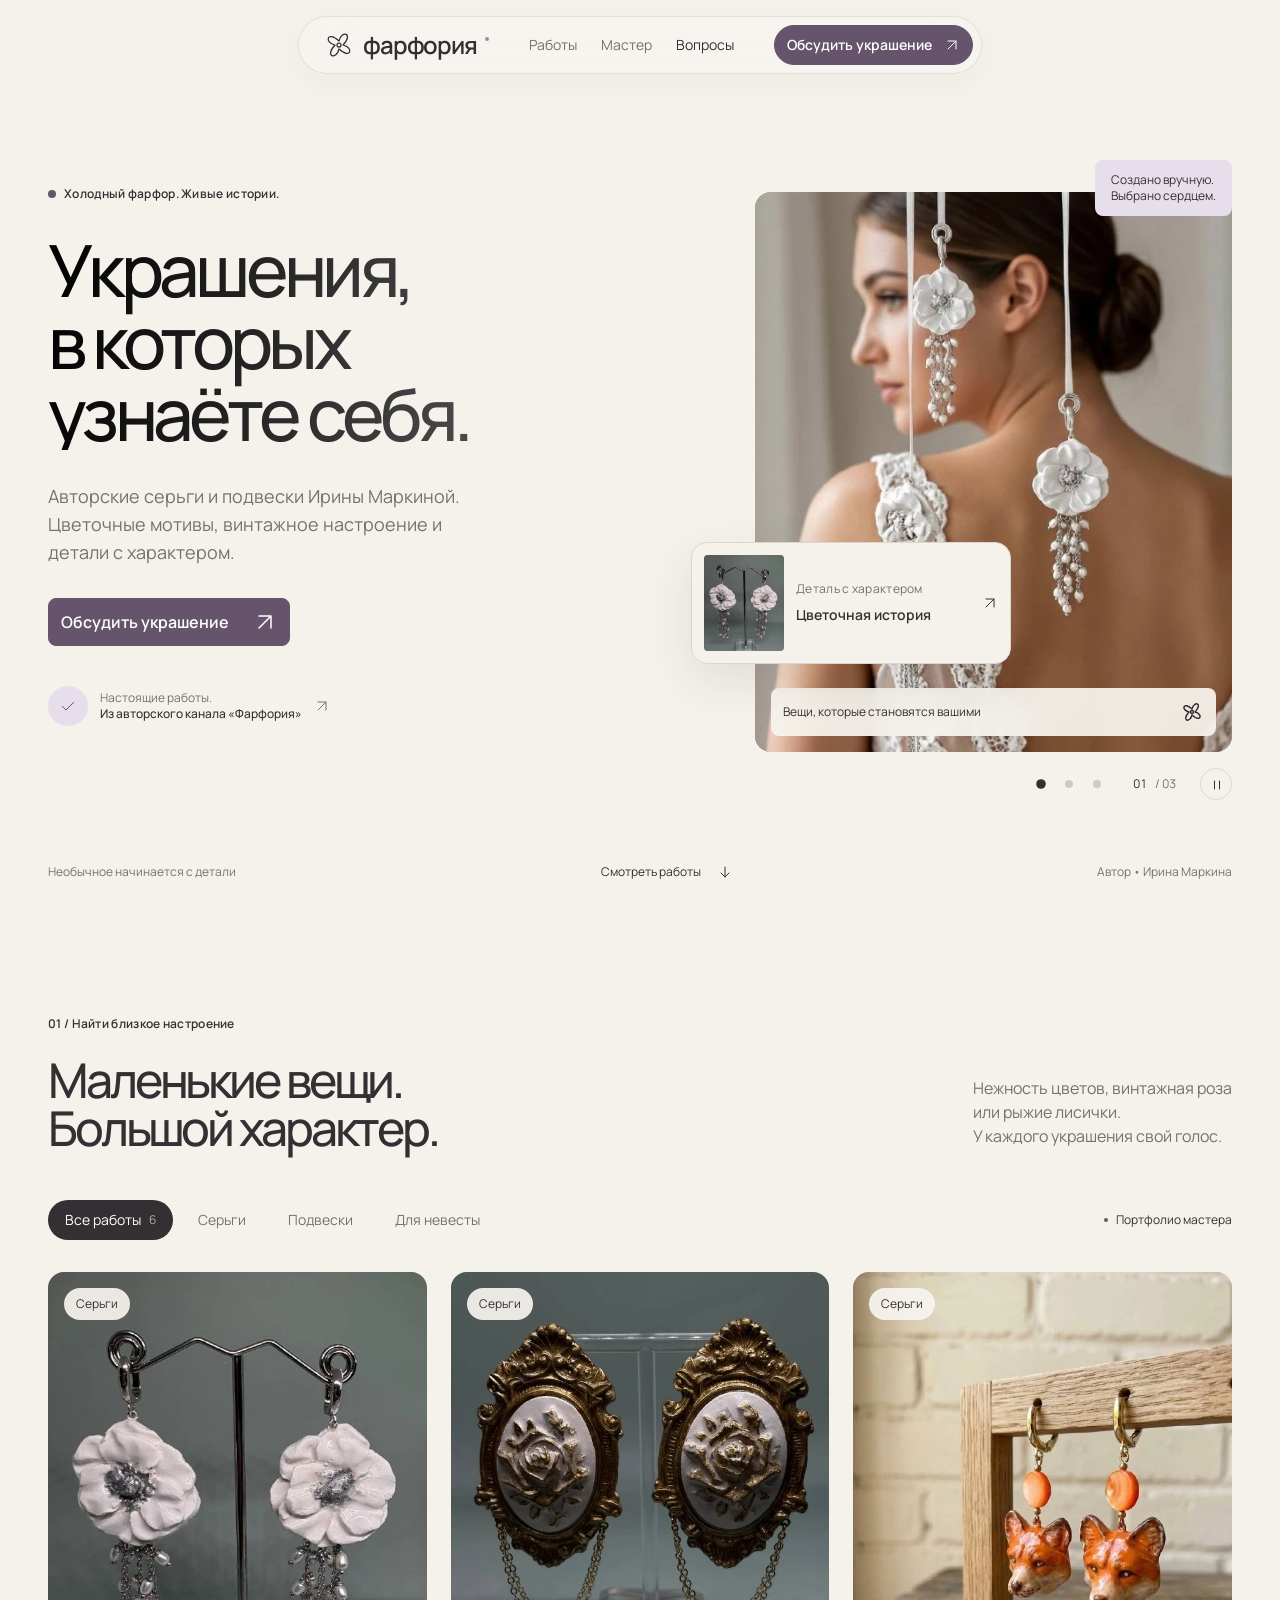
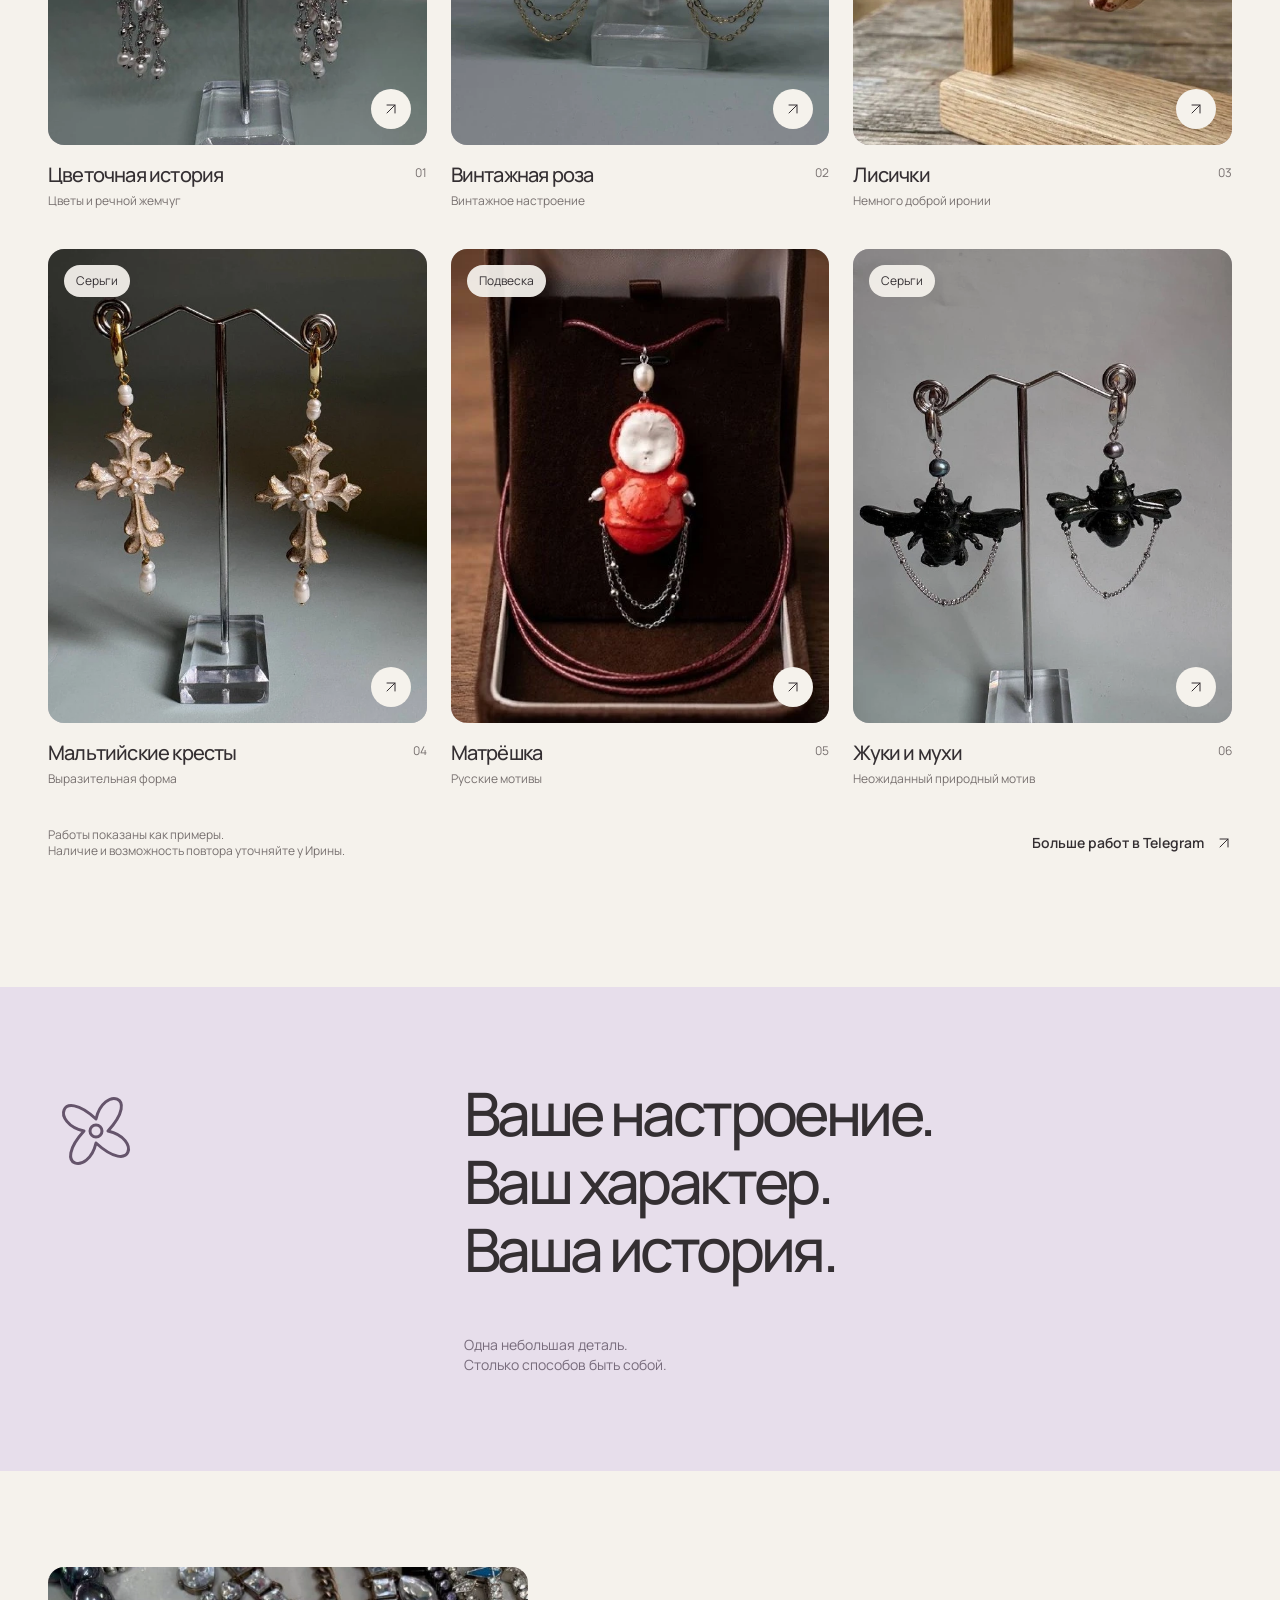
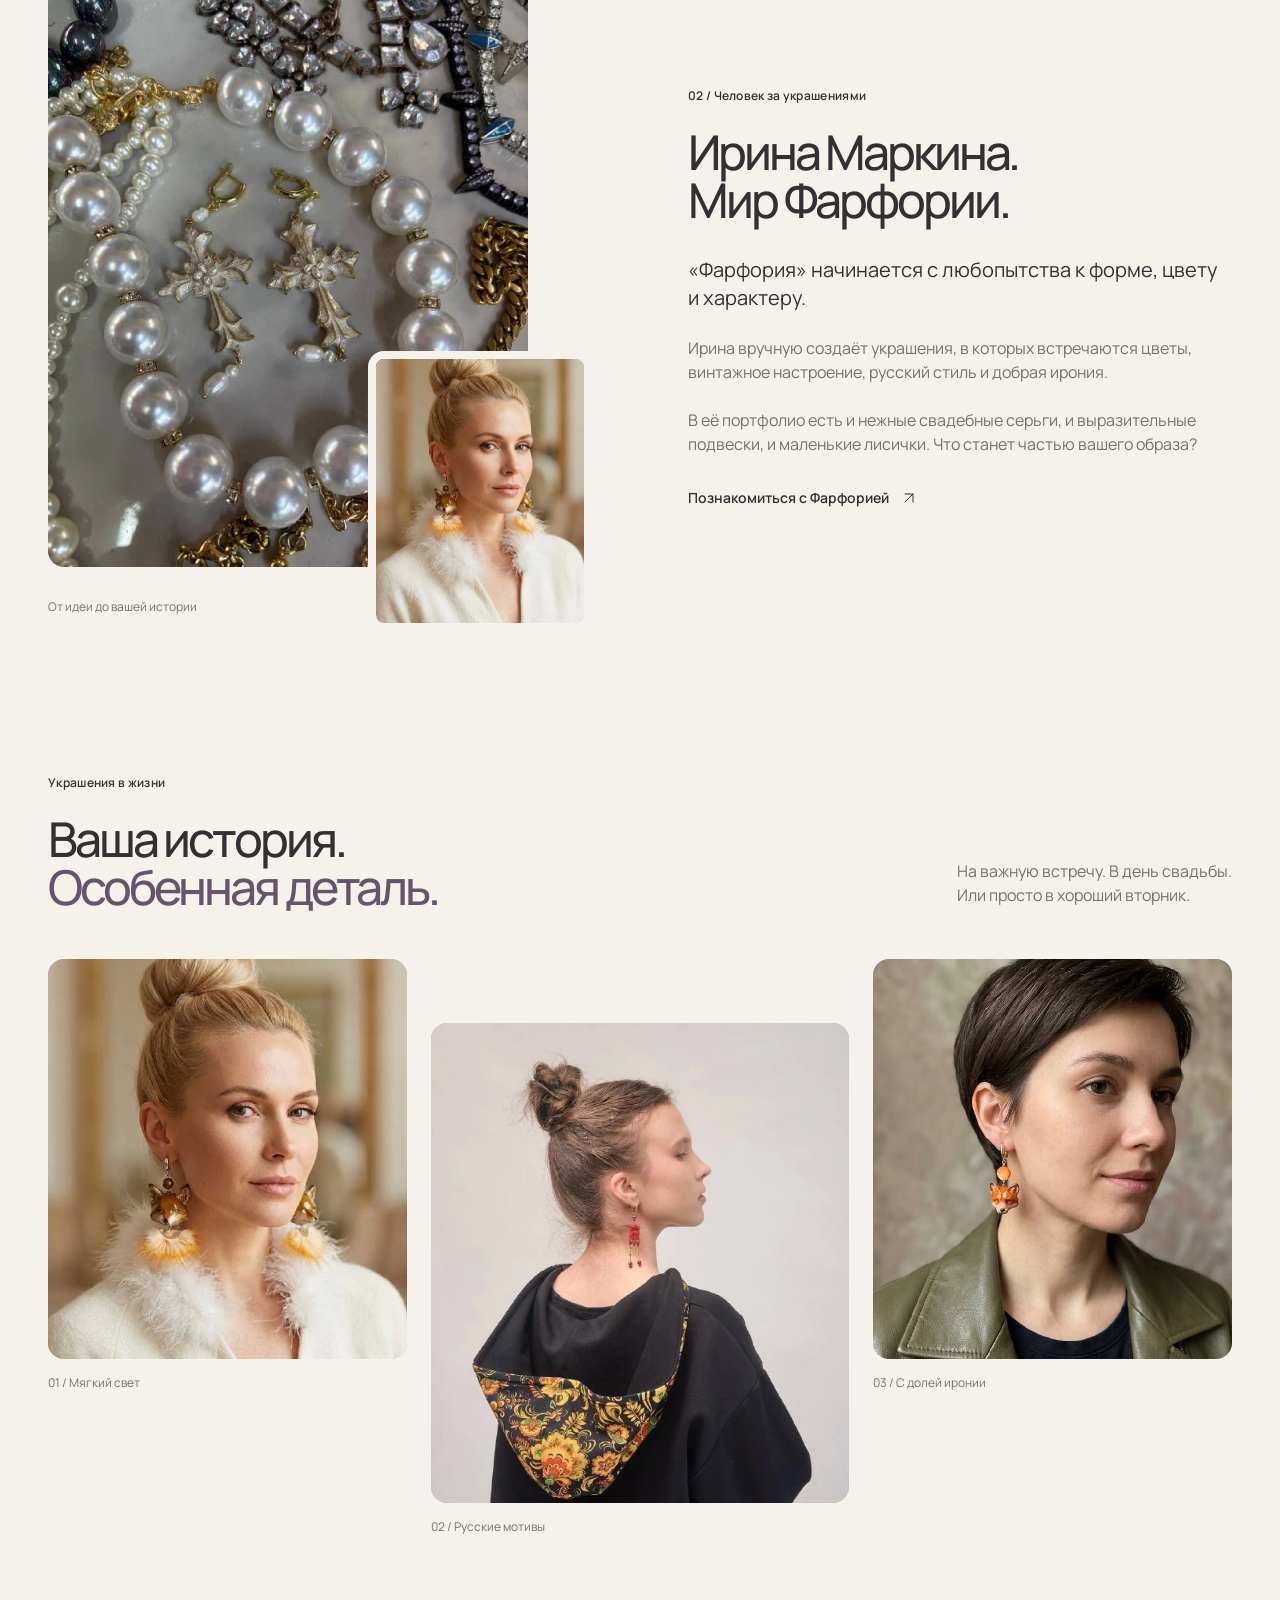
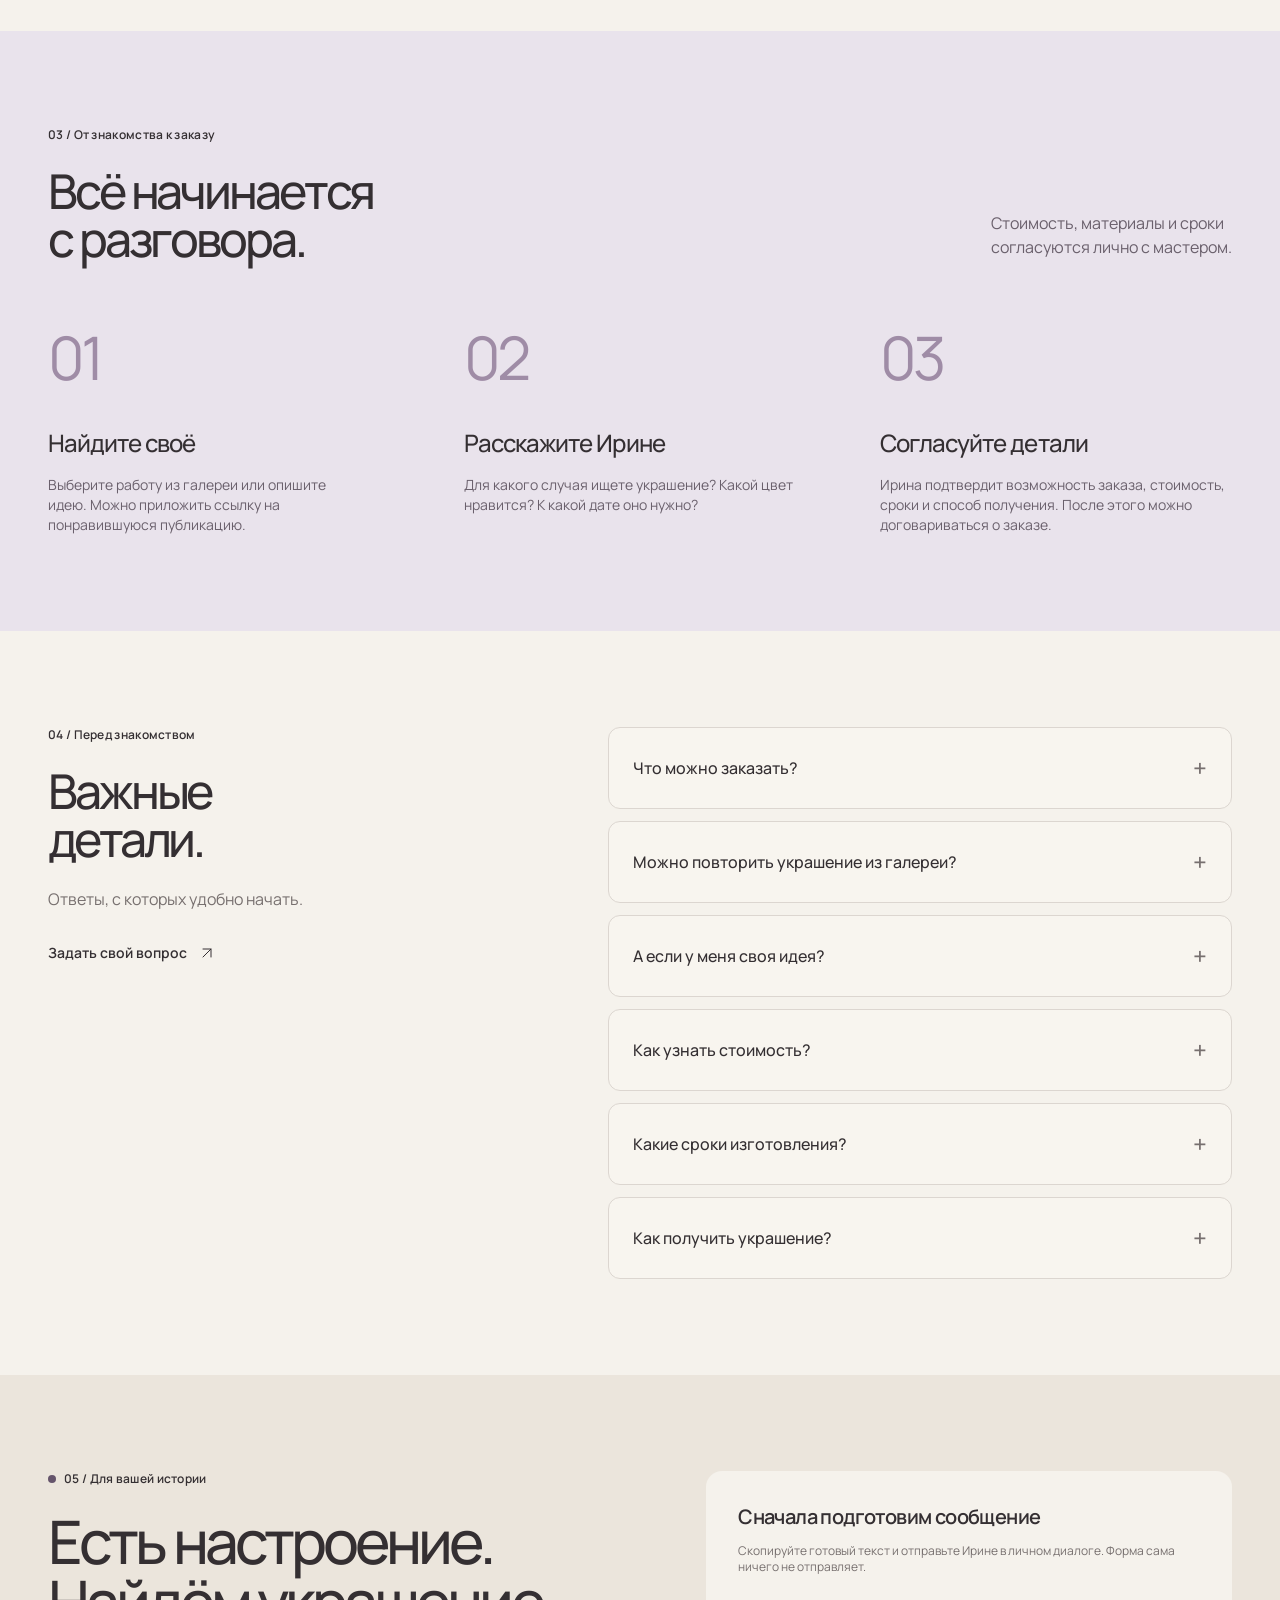
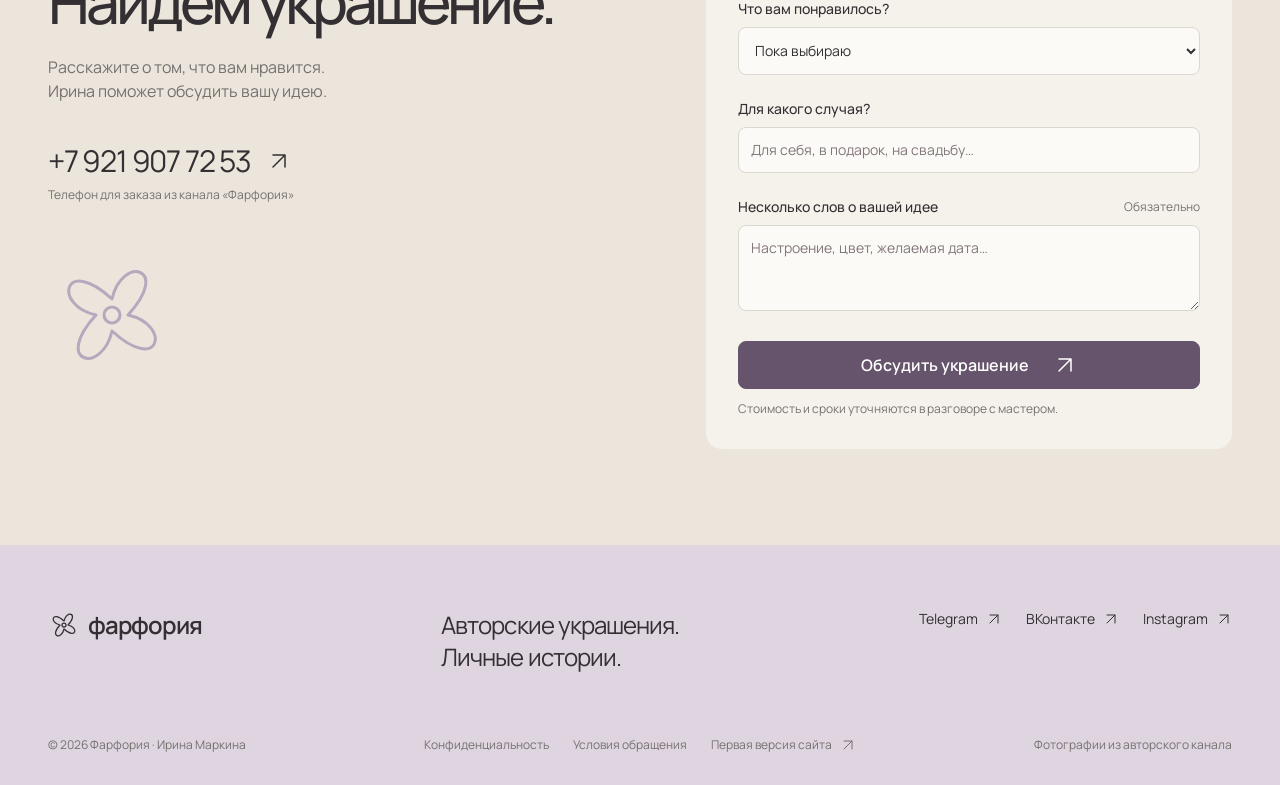
==== commit 5c7e22d7: "Polish new landing palette, photo stories and hover motion" ====
--- a/public/new/index.html
+++ b/public/new/index.html
@@ -6,14 +6,14 @@
   <meta name="robots" content="noindex, follow">
   <title>Фарфория · Украшения с вашим характером</title>
   <meta name="description" content="Серьги и подвески ручной работы Ирины Маркиной. Найдите близкое вам настроение и обсудите своё украшение с мастером.">
-  <meta name="theme-color" content="#f4f4ec">
+  <meta name="theme-color" content="#f5f2ec">
   <meta property="og:title" content="Фарфория · Украшения с вашим характером">
   <meta property="og:description" content="Холодный фарфор. Живые истории. Авторские украшения Ирины Маркиной.">
   <meta property="og:type" content="website">
   <meta property="og:url" content="https://markina.ladyzenko.ru/new/">
   <meta property="og:image" content="https://markina.ladyzenko.ru/assets/hero.webp">
   <link rel="canonical" href="https://markina.ladyzenko.ru/new/">
-  <link rel="icon" type="image/svg+xml" href="favicon.svg">
+  <link rel="icon" type="image/svg+xml" href="../assets/favicon.svg">
   <link rel="preconnect" href="https://fonts.googleapis.com">
   <link rel="preconnect" href="https://fonts.gstatic.com" crossorigin>
   <link href="https://fonts.googleapis.com/css2?family=Manrope:wght@400;500;600;700&display=swap" rel="stylesheet">
@@ -76,7 +76,14 @@
 
     <section class="maker section container" id="maker" aria-labelledby="maker-title"><div class="maker-visual" data-reveal><div class="media maker-main"><img src="../assets/details.webp" alt="Детали авторских украшений: жемчуг и декоративные элементы" loading="lazy" width="700" height="900"><span class="image-fallback" hidden>Фотография не загрузилась</span></div><div class="maker-detail" data-reveal><img src="../assets/look1.webp" alt="Украшения Фарфории как часть личного образа" loading="lazy" width="300" height="360"></div><span class="maker-sign">От идеи до вашей истории</span></div><div class="maker-copy" data-reveal><p class="eyebrow">02 / Человек за украшениями</p><h2 id="maker-title">Ирина Маркина.<br>Мир Фарфории.</h2><p class="lead">«Фарфория» начинается с любопытства к форме, цвету и характеру.</p><p>Ирина вручную создаёт украшения, в которых встречаются цветы, винтажное настроение, русский стиль и добрая ирония.</p><p>В её портфолио есть и нежные свадебные серьги, и выразительные подвески, и маленькие лисички. Что станет частью вашего образа?</p><a class="text-link" href="https://t.me/farfforija" target="_blank" rel="noopener noreferrer">Познакомиться с Фарфорией<svg class="icon"><use href="#i-arrow"/></svg></a></div></section>
 
-    <section class="benefits section container" aria-labelledby="benefits-title"><div class="section-heading" data-reveal><div><p class="eyebrow">Ваш образ, ваши детали</p><h2 id="benefits-title">С чем вы хотите<br>уйти сегодня?</h2></div></div><div class="benefit-grid"><article data-reveal><span class="benefit-number">01</span><h3>С ярким акцентом</h3><p>Выразительные формы, которые хочется рассматривать. Украшение может стать отправной точкой всего образа.</p></article><article data-reveal><span class="benefit-number">02</span><h3>Со своим настроением</h3><p>Цветы для нежного образа, винтаж для особенного вечера или немного иронии на каждый день.</p></article><article data-reveal><span class="benefit-number">03</span><h3>С личной историей</h3><p>Понравившуюся работу или свою идею можно обсудить с Ириной. Детали заказа вы выбираете вместе.</p></article></div></section>
+    <section class="looks section container" id="looks" aria-labelledby="looks-title">
+      <div class="section-heading" data-reveal><div><p class="eyebrow">Украшения в жизни</p><h2 id="looks-title">Ваша история.<br><span>Особенная деталь.</span></h2></div><p>На важную встречу. В день свадьбы.<br>Или просто в хороший вторник.</p></div>
+      <div class="looks-grid" role="region" aria-label="Три образа с украшениями Фарфории" tabindex="0">
+        <figure data-reveal><div class="media look-image"><img src="../assets/look1.webp" alt="Образ с авторскими серьгами Фарфории" loading="lazy" width="600" height="800"><span class="image-fallback" hidden>Фотография не загрузилась</span></div><figcaption>01 / Мягкий свет</figcaption></figure>
+        <figure data-reveal><div class="media look-image"><img src="../assets/look2.webp" alt="Украшения Фарфории в образе с русскими мотивами" loading="lazy" width="600" height="800"><span class="image-fallback" hidden>Фотография не загрузилась</span></div><figcaption>02 / Русские мотивы</figcaption></figure>
+        <figure data-reveal><div class="media look-image"><img src="../assets/look3.webp" alt="Серьги лисички как яркий акцент повседневного образа" loading="lazy" width="600" height="800"><span class="image-fallback" hidden>Фотография не загрузилась</span></div><figcaption>03 / С долей иронии</figcaption></figure>
+      </div>
+    </section>
 
     <section class="how section" id="how" aria-labelledby="how-title"><div class="container"><div class="section-heading" data-reveal><div><p class="eyebrow">03 / От знакомства к заказу</p><h2 id="how-title">Всё начинается<br>с разговора.</h2></div><p>Стоимость, материалы и сроки<br>согласуются лично с мастером.</p></div><ol class="steps"><li data-reveal><span class="step-number">01</span><h3>Найдите своё</h3><p>Выберите работу из галереи или опишите идею. Можно приложить ссылку на понравившуюся публикацию.</p></li><li data-reveal><span class="step-number">02</span><h3>Расскажите Ирине</h3><p>Для какого случая ищете украшение? Какой цвет нравится? К какой дате оно нужно?</p></li><li data-reveal><span class="step-number">03</span><h3>Согласуйте детали</h3><p>Ирина подтвердит возможность заказа, стоимость, сроки и способ получения. После этого можно договариваться о заказе.</p></li></ol></div></section>
 
@@ -91,7 +98,7 @@
 
     <section class="contact section" id="contact" aria-labelledby="contact-title"><div class="container contact-grid"><div class="contact-copy" data-reveal><p class="eyebrow"><span class="status-dot"></span>05 / Для вашей истории</p><h2 id="contact-title">Есть настроение.<br>Найдём украшение.</h2><p>Расскажите о том, что вам нравится.<br>Ирина поможет обсудить вашу идею.</p><a class="contact-phone" href="tel:+79219077253">+7 921 907 72 53<svg class="icon"><use href="#i-arrow"/></svg></a><span class="contact-phone-note">Телефон для заказа из канала «Фарфория»</span><svg class="icon contact-flower" aria-hidden="true"><use href="#i-flower"/></svg></div><form class="contact-form" id="contact-form" data-reveal novalidate><p class="form-heading">Сначала подготовим сообщение</p><p class="form-explanation">Скопируйте готовый текст и отправьте Ирине в личном диалоге. Форма сама ничего не отправляет.</p><label for="selected-work">Что вам понравилось?</label><select id="selected-work" name="work"><option>Пока выбираю</option><option>Цветочная история</option><option>Винтажная роза</option><option>Лисички</option><option>Мальтийские кресты</option><option>Матрёшка</option><option>Жуки и мухи</option><option>Своя идея</option></select><label for="occasion">Для какого случая?</label><input id="occasion" name="occasion" maxlength="200" placeholder="Для себя, в подарок, на свадьбу…"><label for="wishes">Несколько слов о вашей идее <span>Обязательно</span></label><textarea id="wishes" name="wishes" rows="3" maxlength="1500" placeholder="Настроение, цвет, желаемая дата…" required aria-describedby="wishes-error"></textarea><p id="wishes-error" class="field-error" hidden></p><button class="button" type="submit">Обсудить украшение<svg class="icon"><use href="#i-arrow"/></svg></button><p class="form-footnote">Стоимость и сроки уточняются в разговоре с мастером.</p><div class="message-result" id="message-result" hidden><label for="message-text">Ваше сообщение</label><textarea id="message-text" rows="7" readonly></textarea><div class="message-actions"><button type="button" id="copy-message" class="button button-outline">Скопировать текст</button><a class="text-link" href="https://vk.com/im?sel=121339308" target="_blank" rel="noopener noreferrer">Открыть диалог VK<svg class="icon"><use href="#i-arrow"/></svg></a></div><p role="status" id="copy-status"></p></div></form></div></section>
   </main>
-  <footer class="footer container"><div class="footer-main"><a href="#main" class="wordmark"><svg class="icon brand-icon"><use href="#i-flower"/></svg>фарфория</a><p>Авторские украшения.<br>Личные истории.</p><div class="footer-socials"><a href="https://t.me/farfforija" target="_blank" rel="noopener noreferrer">Telegram<svg class="icon"><use href="#i-arrow"/></svg></a><a href="https://vk.ru/id121339308" target="_blank" rel="noopener noreferrer">ВКонтакте<svg class="icon"><use href="#i-arrow"/></svg></a><a href="https://www.instagram.com/iramarkina8/" target="_blank" rel="noopener noreferrer">Instagram<svg class="icon"><use href="#i-arrow"/></svg></a></div></div><div class="footer-bottom"><span>© 2026 Фарфория · Ирина Маркина</span><div><button data-info="privacy">Конфиденциальность</button><button data-info="terms">Условия обращения</button><a href="/">Первая версия сайта<svg class="icon"><use href="#i-arrow"/></svg></a></div><span>Фотографии из авторского канала</span></div></footer>
+  <footer class="footer"><div class="container"><div class="footer-main"><a href="#main" class="wordmark"><svg class="icon brand-icon"><use href="#i-flower"/></svg>фарфория</a><p>Авторские украшения.<br>Личные истории.</p><div class="footer-socials"><a href="https://t.me/farfforija" target="_blank" rel="noopener noreferrer">Telegram<svg class="icon"><use href="#i-arrow"/></svg></a><a href="https://vk.ru/id121339308" target="_blank" rel="noopener noreferrer">ВКонтакте<svg class="icon"><use href="#i-arrow"/></svg></a><a href="https://www.instagram.com/iramarkina8/" target="_blank" rel="noopener noreferrer">Instagram<svg class="icon"><use href="#i-arrow"/></svg></a></div></div><div class="footer-bottom"><span>© 2026 Фарфория · Ирина Маркина</span><div><button data-info="privacy">Конфиденциальность</button><button data-info="terms">Условия обращения</button><a href="/">Первая версия сайта<svg class="icon"><use href="#i-arrow"/></svg></a></div><span>Фотографии из авторского канала</span></div></div></footer>
 
   <dialog class="work-dialog" id="work-dialog" aria-labelledby="work-title"><button type="button" class="icon-button dialog-close" data-close aria-label="Закрыть карточку"><svg class="icon"><use href="#i-close"/></svg></button><div class="dialog-image"><img id="work-image" src="../assets/bridal.webp" alt=""></div><div class="dialog-copy"><p class="eyebrow" id="work-type"></p><h2 id="work-title"></h2><p id="work-description"></p><p class="dialog-note">Пример из портфолио. Наличие и возможность повтора уточняйте у мастера.</p><div class="dialog-actions"><button type="button" class="button" id="choose-work">Обсудить украшение<svg class="icon"><use href="#i-arrow"/></svg></button><a class="text-link" id="work-source" href="https://t.me/farfforija" target="_blank" rel="noopener noreferrer">Публикация мастера<svg class="icon"><use href="#i-arrow"/></svg></a></div></div></dialog>
   <dialog class="info-dialog" id="info-dialog" aria-labelledby="info-title"><button class="icon-button dialog-close" data-close aria-label="Закрыть информацию"><svg class="icon"><use href="#i-close"/></svg></button><h2 id="info-title"></h2><div id="info-content"></div><button class="button button-outline" data-close>Вернуться на страницу</button></dialog>
--- a/public/new/style.css
+++ b/public/new/style.css
@@ -1,6 +1,6 @@
 :root {
-  --paper: #f4f4ec; --surface: #ffffff; --ink: #203128; --muted: #737a70;
-  --green: #284f35; --leaf: #e3eadb; --line: #d9dfd2; --clay: #a66d48;
+  --paper: #f5f2ec; --surface: #ffffff; --ink: #342f32; --muted: #77706f;
+  --accent: #65546b; --wash: #e7deeb; --line: #dcd6d0; --clay: #9f8ca6;
   --s0: 0; --s2: 2px; --s4: 4px; --s8: 8px; --s12: 12px; --s16: 16px;
   --s24: 24px; --s32: 32px; --s40: 40px; --s48: 48px; --s64: 64px;
   --s80: 80px; --s96: 96px; --gutter: 48px;
@@ -33,24 +33,24 @@
 .container { width: calc(100% - var(--gutter) * 2); max-width: 1440px; margin-inline: auto; }
 .section { padding-block: var(--s96); }
 .eyebrow { display: flex; gap: var(--s8); align-items: center; font-size: 12px; line-height: 16px; font-weight: 600; letter-spacing: .025em; }
-.status-dot { width: 8px; height: 8px; display: inline-block; border-radius: 50%; background: var(--green); flex: 0 0 auto; }
+.status-dot { width: 8px; height: 8px; display: inline-block; border-radius: 50%; background: var(--accent); flex: 0 0 auto; }
 .skip-link { position: fixed; top: 16px; left: 16px; padding: var(--s12) var(--s16); background: var(--ink); color: white; transform: translateY(-160%); z-index: 100; border-radius: 8px; }
 .skip-link:focus { transform: none; }
-.button { display: inline-flex; justify-content: center; align-items: center; gap: var(--s24); padding: var(--s8) var(--s12); min-height: 48px; background: var(--green); color: white; border: 1px solid var(--green); border-radius: 8px; font-size: 16px; line-height: 24px; font-weight: 600; }
-.button:hover { background: #1c3b26; transform: translateY(-2px); }
+.button { display: inline-flex; justify-content: center; align-items: center; gap: var(--s24); padding: var(--s8) var(--s12); min-height: 48px; background: var(--accent); color: white; border: 1px solid var(--accent); border-radius: 8px; font-size: 16px; line-height: 24px; font-weight: 600; }
+.button:hover { background: #514157; transform: translateY(-2px); }
 .button:active { transform: scale(.98); }
 .button-small { min-height: 40px; font-size: 14px; line-height: 20px; gap: var(--s12); }
 .button-small .icon { width: 16px; height: 16px; }
 .button-outline { background: transparent; border-color: var(--line); color: var(--ink); }
-.button-outline:hover { color: var(--ink); background: var(--leaf); }
+.button-outline:hover { color: var(--ink); background: var(--wash); }
 .text-link { display: inline-flex; align-items: center; gap: var(--s12); font-size: 14px; line-height: 20px; font-weight: 600; }
 .text-link .icon { width: 16px; height: 16px; transition: transform 500ms var(--curve); }
 .text-link:hover .icon { transform: translate(2px, -2px); }
 .text-link:hover, .muted-link:hover { color: var(--clay); }
 .icon-button { width: 40px; height: 40px; padding: var(--s8); display: inline-grid; place-items: center; border-radius: 50%; color: var(--ink); background: transparent; }
-.icon-button:hover { background: var(--leaf); }
+.icon-button:hover { background: var(--wash); }
 .site-header { position: fixed; top: 16px; left: 0; right: 0; z-index: 20; padding-inline: var(--s16); pointer-events: none; }
-.nav-bar { width: fit-content; max-width: 100%; margin: auto; padding: var(--s8); padding-left: var(--s24); display: flex; align-items: center; gap: var(--s40); background: #fafbf5e8; border: 1px solid #d8ded3b3; border-radius: 9999px; backdrop-filter: blur(24px); pointer-events: auto; box-shadow: 0 8px 32px #1c34220a; }
+.nav-bar { width: fit-content; max-width: 100%; margin: auto; padding: var(--s8); padding-left: var(--s24); display: flex; align-items: center; gap: var(--s40); background: #f8f5efe8; border: 1px solid #dcd6d0b3; border-radius: 9999px; backdrop-filter: blur(24px); pointer-events: auto; box-shadow: 0 8px 32px #342f320a; }
 .wordmark { display: inline-flex; align-items: center; gap: var(--s8); font-size: 24px; line-height: 32px; letter-spacing: -.05em; font-weight: 600; white-space: nowrap; }
 .brand-icon { width: 32px; height: 32px; stroke-width: 10; }
 .version-dot { width: 4px; height: 4px; border-radius: 50%; background: var(--clay); align-self: flex-start; margin-top: var(--s8); }
@@ -71,18 +71,18 @@
 .proof-link { display: flex; align-items: center; gap: var(--s12); width: fit-content; margin-top: var(--s40); font-size: 12px; line-height: 16px; color: var(--muted); }
 .proof-link strong { color: var(--ink); font-weight: 500; }
 .proof-link>.icon { width: 16px; height: 16px; }
-.proof-mark { width: 40px; height: 40px; background: var(--leaf); border-radius: 50%; display: grid; place-items: center; color: var(--green); }
+.proof-mark { width: 40px; height: 40px; background: var(--wash); border-radius: 50%; display: grid; place-items: center; color: var(--accent); }
 .proof-mark .icon { width: 16px; height: 16px; }
 .hero-stage { position: relative; min-height: 640px; padding-left: var(--s64); padding-top: var(--s32); }
-.stage-kicker { position: absolute; top: 0; right: 0; z-index: 3; padding: var(--s12) var(--s16); background: var(--leaf); border-radius: 8px; font-size: 12px; line-height: 16px; transform: rotate(5deg); }
-.portrait-frame { height: 560px; position: relative; isolation: isolate; overflow: hidden; border-radius: 16px; background: #8b9992; }
+.stage-kicker { position: absolute; top: 0; right: 0; z-index: 3; padding: var(--s12) var(--s16); background: var(--wash); border-radius: 8px; font-size: 12px; line-height: 16px; transform: rotate(5deg); }
+.portrait-frame { height: 560px; position: relative; isolation: isolate; overflow: hidden; border-radius: 16px; background: #a09b9d; }
 .hero-photo { position: absolute; inset: 0; object-position: 48% 30%; opacity: 0; transition: opacity 1050ms var(--curve); }
 .hero-photo.is-current { opacity: 1; z-index: 1; }
 .hero-photo.product-portrait { object-position: center; }
-.portrait-label { position: absolute; z-index: 2; bottom: 16px; left: 16px; right: 16px; display: flex; align-items: center; justify-content: space-between; gap: var(--s16); font-size: 12px; line-height: 16px; padding: var(--s12); color: var(--ink); background: #f7f8f0ed; border-radius: 8px; backdrop-filter: blur(16px); }
-.floating-work { position: absolute; left: 0; bottom: 96px; z-index: 5; width: 320px; display: grid; grid-template-columns: 80px 1fr 16px; align-items: center; gap: var(--s12); padding: var(--s12); border: 1px solid #e6e8df; background: var(--paper); border-radius: 16px; box-shadow: 0 16px 48px #0d241e1a; }
+.portrait-label { position: absolute; z-index: 2; bottom: 16px; left: 16px; right: 16px; display: flex; align-items: center; justify-content: space-between; gap: var(--s16); font-size: 12px; line-height: 16px; padding: var(--s12); color: var(--ink); background: #f8f5efed; border-radius: 8px; backdrop-filter: blur(16px); }
+.floating-work { position: absolute; left: 0; bottom: calc(var(--s96) + var(--s40)); z-index: 5; width: 320px; display: grid; grid-template-columns: 80px 1fr 16px; align-items: center; gap: var(--s12); padding: var(--s12); border: 1px solid #dcd6d0; background: var(--paper); border-radius: 16px; box-shadow: 0 16px 48px #342f321a; }
 .floating-work:hover { transform: translateY(-4px); }
-.floating-image { position: relative; height: 96px; border-radius: 4px; background: #acb5ae; overflow: hidden; }
+.floating-image { position: relative; height: 96px; border-radius: 4px; background: #bab2bb; overflow: hidden; }
 .floating-image img { position: absolute; inset: 0; opacity: 0; transition: opacity 1050ms var(--curve); }
 .floating-image img.is-current { opacity: 1; }
 .floating-work .eyebrow { color: var(--muted); font-weight: 400; }
@@ -106,20 +106,20 @@
 .collection-toolbar { display: flex; align-items: center; justify-content: space-between; gap: var(--s24); margin-bottom: var(--s32); }
 .filters { display: flex; flex-wrap: wrap; gap: var(--s8); }
 .filters button { display: inline-flex; align-items: center; gap: var(--s8); font-size: 14px; line-height: 20px; padding: var(--s8) var(--s16); min-height: 40px; color: var(--muted); border: 1px solid transparent; background: transparent; border-radius: 9999px; }
-.filters button:hover { background: var(--leaf); color: var(--ink); }
+.filters button:hover { background: var(--wash); color: var(--ink); }
 .filters button.is-current { background: var(--ink); color: white; }
 .filters button span { font-size: 12px; line-height: 16px; opacity: .6; }
 .portfolio-note { display: inline-flex; gap: var(--s8); align-items: center; font-size: 12px; line-height: 16px; white-space: nowrap; }
 .portfolio-note .status-dot { width: 4px; height: 4px; }
 .works-grid { display: grid; grid-template-columns: repeat(3, minmax(0,1fr)); gap: var(--s40) var(--s24); }
 .work-card { min-width: 0; }
-.work-photo { display: block; position: relative; padding: 0; width: 100%; border-radius: 16px; background: #e5e8df; overflow: hidden; aspect-ratio: 4/5; text-align: left; }
-.work-photo img { transition: transform 800ms var(--curve), opacity 600ms var(--curve); }
-.work-photo:hover img { transform: scale(1.035); }
+.work-photo { display: block; position: relative; padding: 0; width: 100%; border-radius: 16px; background: #e5e0e5; overflow: hidden; aspect-ratio: 4/5; text-align: left; }
+.work-photo.media img { transform: scale(1); transform-origin: center; transition: transform 800ms var(--curve), opacity 600ms var(--curve); }
+.work-card:hover .work-photo img, .work-card:focus-within .work-photo img { transform: scale(1.035); }
 .work-photo:active { transform: scale(.985); }
-.work-category { position: absolute; top: 16px; left: 16px; font-size: 12px; line-height: 16px; background: #f5f6efeb; padding: var(--s8) var(--s12); border-radius: 9999px; }
+.work-category { position: absolute; top: 16px; left: 16px; font-size: 12px; line-height: 16px; background: #f8f5efeb; padding: var(--s8) var(--s12); border-radius: 9999px; }
 .work-open { position: absolute; bottom: 16px; right: 16px; display: grid; place-items: center; width: 40px; height: 40px; border-radius: 50%; background: var(--paper); transition: transform 500ms var(--curve), background-color 300ms var(--curve); }
-.work-photo:hover .work-open { transform: rotate(45deg); background: var(--leaf); }
+.work-photo:hover .work-open { transform: rotate(45deg); background: var(--wash); }
 .work-open .icon { width: 16px; height: 16px; }
 .work-info { display: flex; align-items: flex-start; justify-content: space-between; gap: var(--s16); padding-top: var(--s16); }
 .work-info h3 { font-size: 20px; line-height: 28px; font-weight: 500; }
@@ -127,19 +127,19 @@
 .work-info>span { font-size: 12px; line-height: 16px; color: var(--muted); padding-top: var(--s4); }
 .collection-footer { display: flex; justify-content: space-between; align-items: center; gap: var(--s24); margin-top: var(--s40); }
 .collection-footer p { font-size: 12px; line-height: 16px; color: var(--muted); }
-.empty-state { padding: var(--s32); border-radius: 16px; background: var(--leaf); }
+.empty-state { padding: var(--s32); border-radius: 16px; background: var(--wash); }
 .image-fallback { position: absolute; inset: 0; padding: var(--s24); display: grid; place-items: center; font-size: 14px; line-height: 20px; color: var(--ink); }
-.media { position: relative; background: #b7bcb0; overflow: hidden; }
+.media { position: relative; background: #c6bcc7; overflow: hidden; }
 .media img { opacity: 0; transition: opacity 600ms var(--curve); }
 .media.is-loaded img { opacity: 1; }
-.tagline { background: var(--leaf); margin-top: var(--s32); }
+.tagline { background: var(--wash); margin-top: var(--s32); }
 .tagline-inner { display: grid; grid-template-columns: 1fr 2fr; gap: var(--s32); align-items: start; }
-.tagline-flower { width: 96px; height: 96px; stroke-width: 8; color: var(--green); }
+.tagline-flower { width: 96px; height: 96px; stroke-width: 8; color: var(--accent); }
 .tagline-text { max-width: 680px; font-size: 60px; line-height: 1; letter-spacing: -.06em; font-weight: 500; }
 .tagline-line { display: block; margin-bottom: var(--s8); }
 .tagline-word { opacity: .3; transition: opacity 500ms var(--curve); }
 .tagline-word.is-lit { opacity: 1; }
-.tagline-note { grid-column: 2; font-size: 14px; line-height: 20px; color: #687961; margin-top: var(--s16); }
+.tagline-note { grid-column: 2; font-size: 14px; line-height: 20px; color: #776b7b; margin-top: var(--s16); }
 .maker { display: grid; grid-template-columns: 1fr 1fr; gap: var(--s96); align-items: center; padding-top: var(--s96); }
 .maker-visual { position: relative; padding-right: var(--s64); padding-bottom: var(--s64); }
 .maker-main { height: 600px; border-radius: 16px; }
@@ -153,40 +153,40 @@
 .benefits { padding-top: var(--s48); }
 .benefit-grid { display: grid; grid-template-columns: repeat(3,minmax(0,1fr)); gap: var(--s24); }
 .benefit-grid article { padding: var(--s32); border: 1px solid var(--line); border-radius: 16px; }
-.benefit-number { display: inline-grid; place-items: center; background: var(--leaf); border-radius: 50%; width: 40px; height: 40px; font-size: 12px; line-height: 16px; margin-bottom: var(--s48); }
+.benefit-number { display: inline-grid; place-items: center; background: var(--wash); border-radius: 50%; width: 40px; height: 40px; font-size: 12px; line-height: 16px; margin-bottom: var(--s48); }
 .benefit-grid h3 { font-size: 24px; line-height: 32px; }
 .benefit-grid p { font-size: 14px; line-height: 20px; color: var(--muted); margin-top: var(--s16); }
-.how { background: var(--ink); color: var(--paper); }
-.how .section-heading>p { color: #bcc7b6; }
+.how { background: #e9e3ec; color: var(--ink); }
+.how .section-heading>p { color: #6a606c; }
 .steps { list-style: none; padding: 0; margin: var(--s64) 0 0; display: grid; grid-template-columns: repeat(3,minmax(0,1fr)); gap: var(--s64); }
-.step-number { display: block; font-size: 60px; line-height: 1; letter-spacing: -.06em; color: #9eaf92; margin-bottom: var(--s40); }
+.step-number { display: block; font-size: 60px; line-height: 1; letter-spacing: -.06em; color: #9f8ca6; margin-bottom: var(--s40); }
 .steps h3 { font-size: 24px; line-height: 32px; }
-.steps p { margin-top: var(--s16); color: #bcc7b6; font-size: 14px; line-height: 20px; }
+.steps p { margin-top: var(--s16); color: #6a606c; font-size: 14px; line-height: 20px; }
 .questions { display: grid; grid-template-columns: 1fr 1.3fr; gap: var(--s80); }
 .question-intro h2 { margin-top: var(--s24); }
 .question-intro>p:not(.eyebrow) { margin-top: var(--s24); color: var(--muted); }
 .question-intro .text-link { margin-top: var(--s32); }
 .question-list { display: grid; gap: var(--s12); align-content: start; }
-details { border: 1px solid var(--line); border-radius: 12px; background: #f8f9f1; }
+details { border: 1px solid var(--line); border-radius: 12px; background: #f8f5ef; }
 summary { list-style: none; cursor: pointer; display: flex; align-items: center; justify-content: space-between; gap: var(--s16); padding: var(--s24); font-size: 16px; line-height: 24px; font-weight: 500; border-radius: 12px; }
 summary::-webkit-details-marker { display: none; }
 summary>span { font-size: 24px; line-height: 32px; color: var(--muted); transition: transform 500ms var(--curve); }
 details[open] summary>span { transform: rotate(45deg); }
 details p { padding: 0 var(--s24) var(--s24); color: var(--muted); font-size: 14px; line-height: 20px; }
-.contact { background: #e5e9de; }
+.contact { background: #ebe5dc; }
 .contact-grid { display: grid; grid-template-columns: 1.1fr 1fr; gap: var(--s80); align-items: start; }
 .contact-copy h2 { margin-top: var(--s24); font-size: 60px; line-height: 1; }
 .contact-copy>p:not(.eyebrow) { margin-top: var(--s24); color: var(--muted); }
 .contact-phone { display: inline-flex; align-items: center; gap: var(--s16); margin-top: var(--s40); font-size: 30px; line-height: 36px; letter-spacing: -.04em; }
 .contact-phone-note { display: block; margin-top: var(--s8); font-size: 12px; line-height: 16px; color: var(--muted); }
-.contact-flower { width: 128px; height: 128px; stroke-width: 6; color: #a5b79b; margin-top: var(--s48); }
+.contact-flower { width: 128px; height: 128px; stroke-width: 6; color: #b6a8bd; margin-top: var(--s48); }
 .contact-form { padding: var(--s32); background: var(--paper); border-radius: 16px; }
 .form-heading { font-size: 20px; line-height: 28px; font-weight: 600; letter-spacing: -.03em; }
 .form-explanation { font-size: 12px; line-height: 16px; color: var(--muted); margin-top: var(--s12); }
 label { display: flex; flex-wrap: wrap; align-items: center; justify-content: space-between; gap: var(--s8); font-size: 14px; line-height: 20px; font-weight: 500; margin-top: var(--s24); margin-bottom: var(--s8); }
 label>span { font-size: 12px; line-height: 16px; font-weight: 400; color: var(--muted); }
-input, textarea, select { width: 100%; padding: var(--s12); border: 1px solid var(--line); background: #fafbf5; border-radius: 8px; font-size: 14px; line-height: 20px; }
-input::placeholder, textarea::placeholder { color: #777e73; }
+input, textarea, select { width: 100%; padding: var(--s12); border: 1px solid var(--line); background: #fcfaf6; border-radius: 8px; font-size: 14px; line-height: 20px; }
+input::placeholder, textarea::placeholder { color: #81777c; }
 textarea { resize: vertical; }
 select { min-height: 48px; }
 [aria-invalid=true] { border-color: #9f4831; }
@@ -194,8 +194,8 @@
 .contact-form>button { width: 100%; margin-top: var(--s24); }
 .form-footnote { margin-top: var(--s12); color: var(--muted); font-size: 12px; line-height: 16px; }
 .message-actions { display: flex; flex-wrap: wrap; align-items: center; gap: var(--s24); margin-top: var(--s16); }
-#copy-status { margin-top: var(--s16); font-size: 12px; line-height: 16px; color: var(--green); }
-.footer { padding-block: var(--s64) var(--s32); }
+#copy-status { margin-top: var(--s16); font-size: 12px; line-height: 16px; color: var(--accent); }
+.footer { padding-block: var(--s64) var(--s32); background: #ded5e1; }
 .footer-main { display: flex; align-items: start; justify-content: space-between; gap: var(--s48); }
 .footer-main>p { font-size: 24px; line-height: 32px; letter-spacing: -.04em; }
 .footer-socials { display: flex; gap: var(--s24); flex-wrap: wrap; }
@@ -205,13 +205,13 @@
 .footer-bottom { margin-top: var(--s64); display: flex; flex-wrap: wrap; gap: var(--s24); justify-content: space-between; font-size: 12px; line-height: 16px; color: var(--muted); }
 .footer-bottom>div { display: flex; gap: var(--s24); flex-wrap: wrap; }
 .footer-bottom button { background: transparent; padding: 0; font-size: 12px; line-height: 16px; }
-.footer-bottom a:hover, .footer-bottom button:hover, .footer-socials a:hover { color: var(--green); }
+.footer-bottom a:hover, .footer-bottom button:hover, .footer-socials a:hover { color: var(--accent); }
 dialog { color: var(--ink); background: var(--paper); border: 0; padding: 0; border-radius: 16px; max-height: calc(100dvh - 48px); }
-dialog::backdrop { background: #14201ace; backdrop-filter: blur(8px); }
+dialog::backdrop { background: #262129ce; backdrop-filter: blur(8px); }
 .work-dialog { width: min(960px,calc(100% - 48px)); overflow: auto; }
 .work-dialog[open] { display: grid; grid-template-columns: 1fr 1fr; }
 .dialog-close { position: absolute; z-index: 3; top: 12px; right: 12px; background: var(--paper); }
-.dialog-image { background: #a5afa5; min-height: 560px; }
+.dialog-image { background: #b9b2bb; min-height: 560px; }
 .dialog-image img { object-fit: contain; max-height: 80dvh; }
 .dialog-copy { align-self: center; padding: var(--s48) var(--s32); }
 .dialog-copy h2 { margin-top: var(--s24); font-size: 36px; line-height: 40px; }
@@ -222,7 +222,7 @@
 .info-dialog h2 { font-size: 30px; line-height: 36px; margin-bottom: var(--s24); }
 .info-dialog p { margin-bottom: var(--s16); font-size: 14px; line-height: 20px; color: var(--muted); }
 .info-dialog>.button { margin-top: var(--s16); }
-.mobile-menu { inset: 0; width: 100%; max-width: none; height: 100dvh; max-height: none; margin: 0; border-radius: 0; padding: var(--s24); background: #f4f4ecf5; backdrop-filter: blur(32px); }
+.mobile-menu { inset: 0; width: 100%; max-width: none; height: 100dvh; max-height: none; margin: 0; border-radius: 0; padding: var(--s24); background: #f5f2ecf5; backdrop-filter: blur(32px); }
 .menu-top { display: flex; align-items: center; justify-content: space-between; }
 .mobile-menu nav { display: flex; flex-direction: column; gap: var(--s32); padding-block: var(--s80); }
 .mobile-menu nav a { display: flex; justify-content: space-between; align-items: center; gap: var(--s16); font-size: 24px; line-height: 32px; font-weight: 500; letter-spacing: -.04em; opacity: 0; transform: translateY(24px); }
@@ -235,7 +235,7 @@
 .error-page { min-height: 100dvh; display: flex; flex-direction: column; justify-content: center; align-items: start; padding: var(--s48); gap: var(--s24); max-width: 960px; margin: auto; }
 .error-page h1 { font-size: 72px; line-height: 1; }
 .error-page p { max-width: 440px; color: var(--muted); }
-.error-number { font-size: 128px; line-height: 1; color: #b6c2ac; letter-spacing: -.065em; }
+.error-number { font-size: 128px; line-height: 1; color: #c3b5cb; letter-spacing: -.065em; }
 .hero-enter { animation: entrance 1050ms var(--curve) both; animation-delay: var(--delay,0ms); }
 @keyframes entrance { from { opacity: 0; transform: translateY(32px) scale(.985); } to { opacity: 1; transform: translateY(0) scale(1); } }
 .motion-ready [data-reveal] { opacity: 0; transform: translateY(32px); transition: opacity 700ms var(--curve), transform 700ms var(--curve); transition-delay: var(--reveal-delay,0ms); }
@@ -266,7 +266,7 @@
   .stage-kicker { padding: var(--s8) var(--s12); }
   .portrait-label { bottom: 12px; left: 12px; right: 12px; padding: var(--s8) var(--s12); }
   .portrait-label .icon { width: 24px; height: 24px; }
-  .floating-work { width: 280px; grid-template-columns: 64px 1fr 16px; padding: var(--s12); gap: var(--s12); bottom: 96px; }
+  .floating-work { width: 280px; grid-template-columns: 64px 1fr 16px; padding: var(--s12); gap: var(--s12); bottom: calc(var(--s96) + var(--s40)); }
   .floating-work p { font-size: 14px; line-height: 20px; }
   .floating-image { height: 80px; }
   .stage-controls { gap: var(--s16); }
@@ -350,8 +350,12 @@
   html { scroll-behavior: auto; }
   *, *::before, *::after { animation: none !important; transition: none !important; }
   .hero-enter, .motion-ready [data-reveal], .mobile-menu.is-open nav a, .tagline-word { opacity: 1; transform: none; }
-  button:hover, a:hover, .work-photo:hover img, .work-photo:hover .work-open, .text-link:hover .icon { transform: none !important; }
+  button:hover, a:hover, .work-card:hover .work-photo img, .work-card:focus-within .work-photo img, .work-photo:hover .work-open, .text-link:hover .icon { transform: none !important; }
 }
 
 @media(max-width:600px){.nav-bar{width:fit-content;gap:var(--s24)}.nav-cta{display:none}}
 @media(max-width:360px){.hero h1{font-size:36px;line-height:40px}}
+
+.looks{padding-top:var(--s48)}.looks h2 span{color:var(--accent)}.looks-grid{display:grid;grid-template-columns:1fr 1.16fr 1fr;gap:var(--s24);align-items:start}.looks-grid figure:nth-child(2){padding-top:var(--s64)}.look-image{height:400px;border-radius:16px}.looks-grid figure:nth-child(2) .look-image{height:480px}.look-image img{object-position:center 25%}.looks-grid figcaption{font-size:12px;line-height:16px;color:var(--muted);margin-top:var(--s16)}.looks-grid:focus-visible{outline:2px solid var(--accent);outline-offset:4px}
+@media(max-width:1100px){.look-image{height:320px}.looks-grid figure:nth-child(2) .look-image{height:400px}}
+@media(max-width:600px){.looks-grid{grid-template-columns:none;grid-auto-flow:column;grid-auto-columns:80%;gap:var(--s16);overflow-x:auto;scroll-snap-type:x mandatory;padding-bottom:var(--s16);scrollbar-width:thin;scrollbar-color:var(--accent) transparent}.looks-grid figure{scroll-snap-align:start}.looks-grid figure:nth-child(2){padding-top:0}.look-image,.looks-grid figure:nth-child(2) .look-image{height:360px}}
